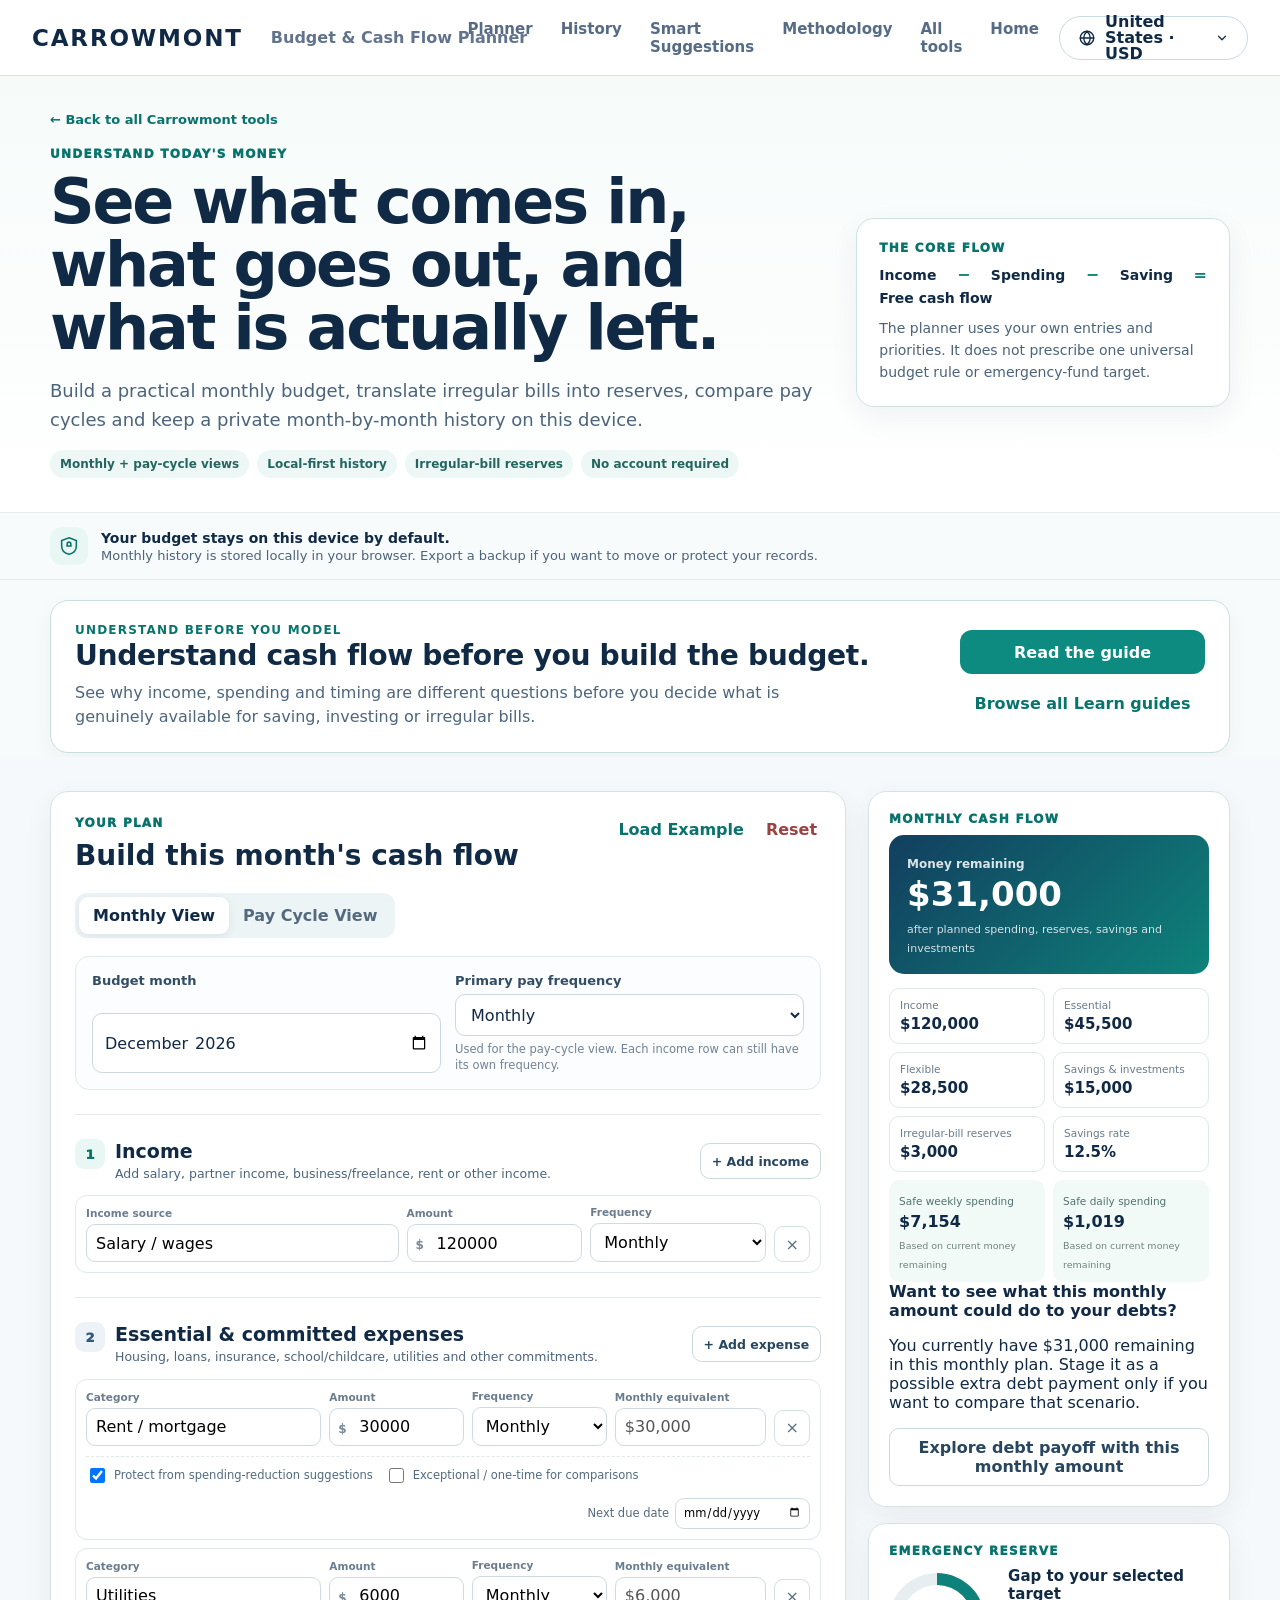
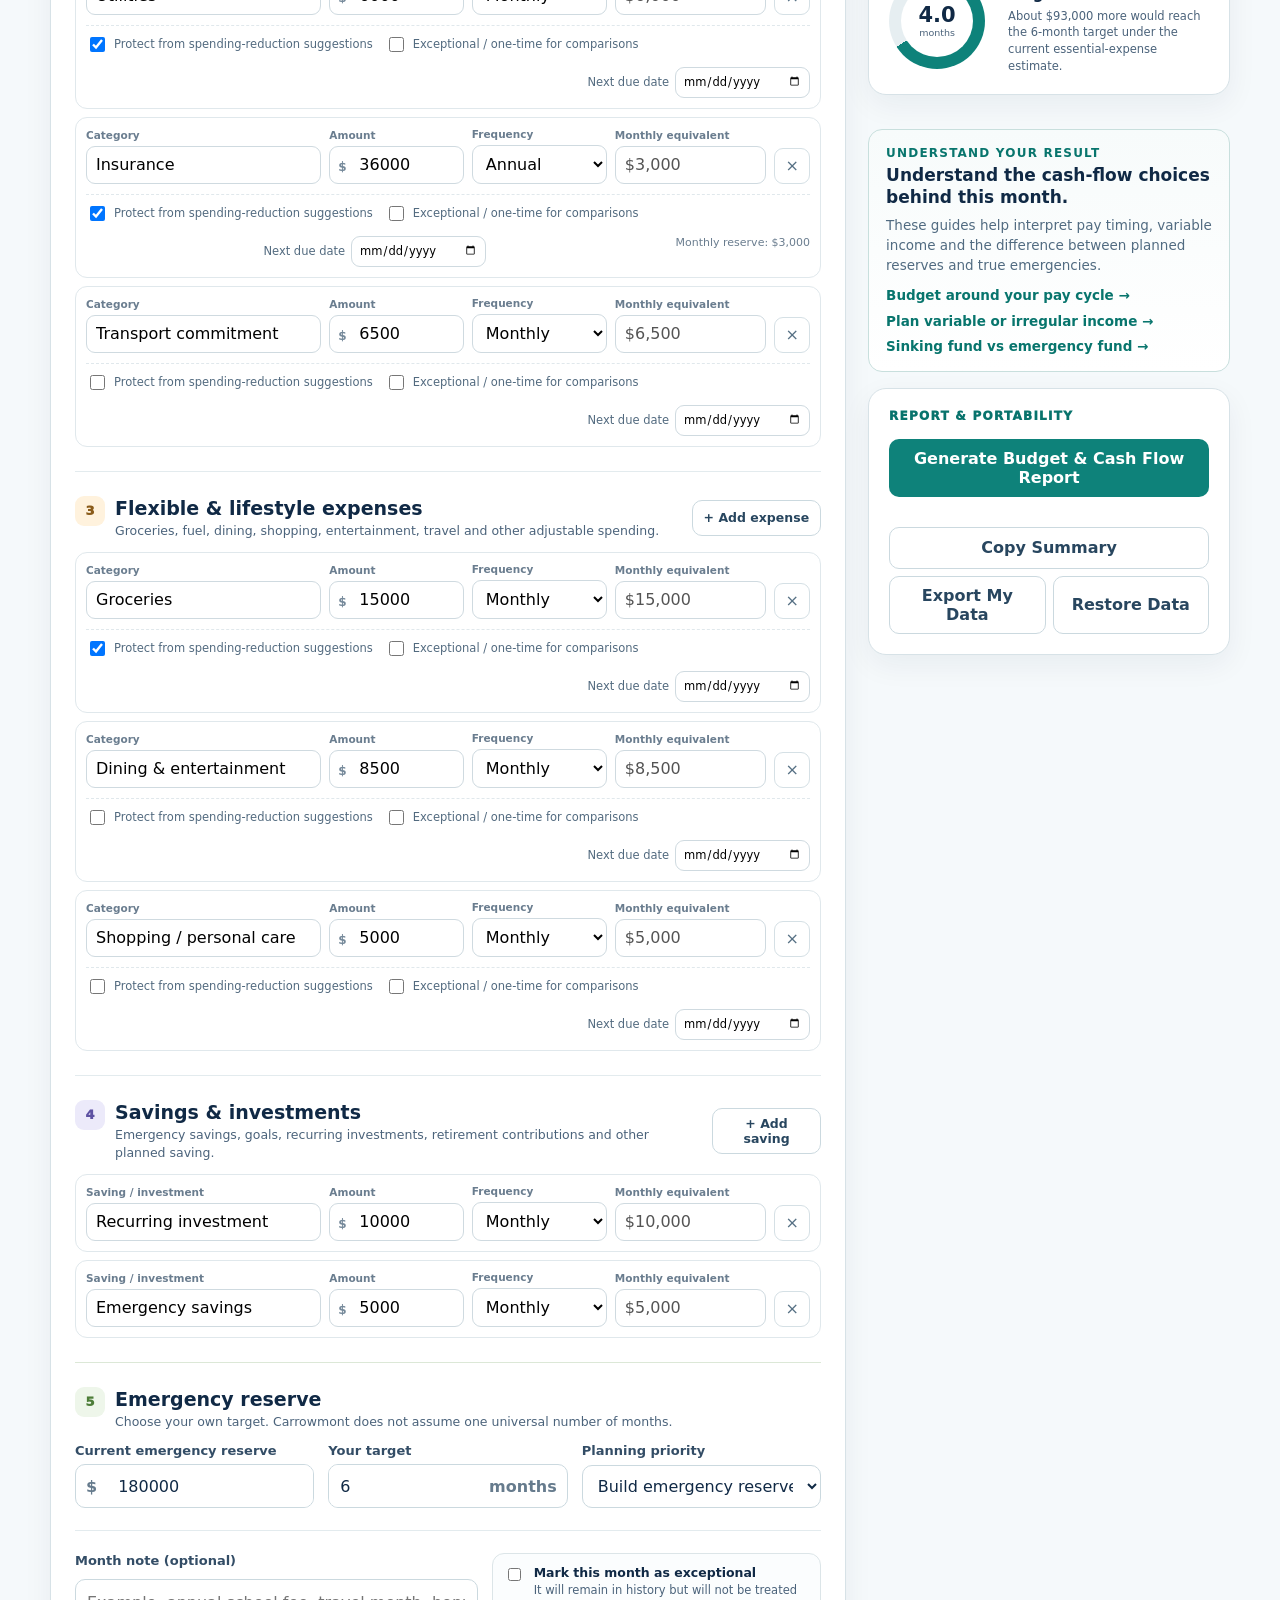
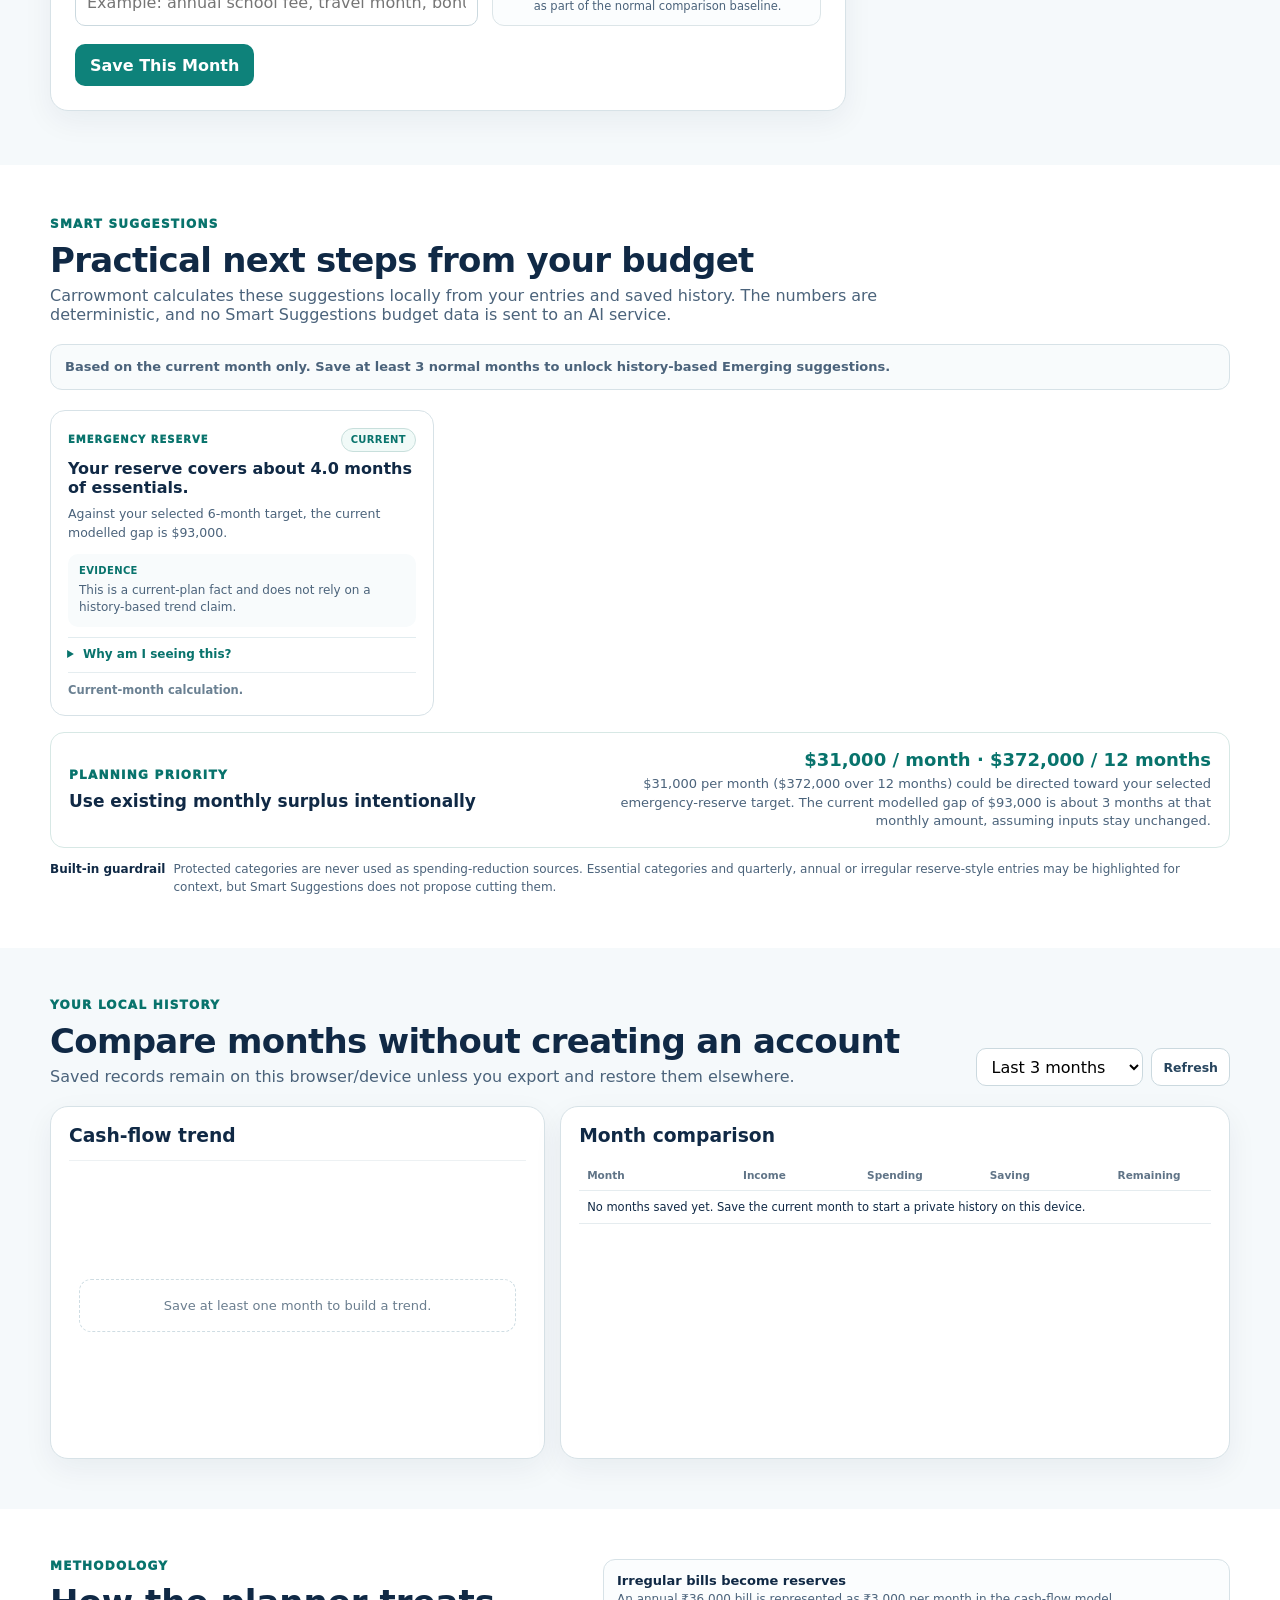
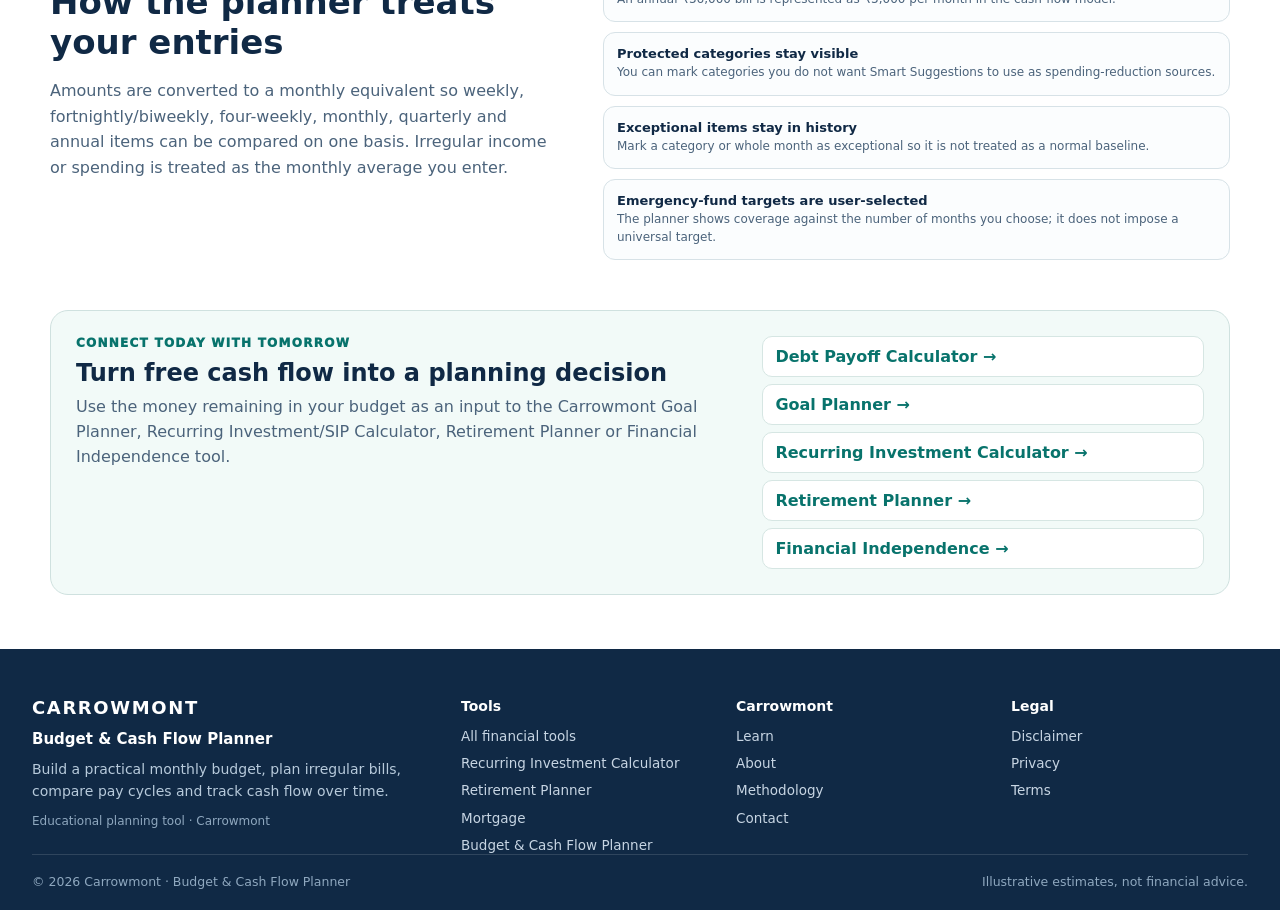
==== index.html @ 740fed43 "fix: refresh Cloudflare Web Analytics token" ====
<!doctype html>
<html lang="en">
<head>
  <meta charset="utf-8" />
  <meta name="viewport" content="width=device-width,initial-scale=1" />
  <title>Budget Calculator &amp; Monthly Cash Flow Planner | Carrowmont</title>
  <meta name="description" content="Build a monthly budget, compare income and expenses, plan irregular bills and pay cycles, and see the cash flow left for savings, debt and goals." />
  <meta name="robots" content="index,follow" />
  <link rel="canonical" href="https://carrowmont.com/budget-cash-flow-planner/" />
  <link rel="icon" href="/favicon.svg" type="image/svg+xml" />
  <meta property="og:site_name" content="Carrowmont" />
  <meta property="og:title" content="Budget Calculator &amp; Monthly Cash Flow Planner | Carrowmont" />
  <meta property="og:description" content="Understand where your money goes each month, plan irregular bills, track savings and compare cash flow over time." />
  <meta property="og:type" content="website" />
  <meta property="og:url" content="https://carrowmont.com/budget-cash-flow-planner/" />
  <meta name="twitter:card" content="summary" />
  <meta name="theme-color" content="#0e827a" />
  <link rel="stylesheet" href="styles.css?v=20261002.ss2" />
  <script type="application/ld+json">{"@context":"https://schema.org","@graph":[{"@type":"WebApplication","@id":"https://carrowmont.com/budget-cash-flow-planner/#app","name":"Carrowmont Budget Calculator & Monthly Cash Flow Planner","url":"https://carrowmont.com/budget-cash-flow-planner/","applicationCategory":"FinanceApplication","operatingSystem":"Any","description":"A privacy-first educational budget calculator and monthly cash-flow planner with pay-cycle views, local history and deterministic Smart Suggestions.","isPartOf":{"@id":"https://carrowmont.com/#website"},"publisher":{"@id":"https://carrowmont.com/#organization"}},{"@type":"BreadcrumbList","@id":"https://carrowmont.com/budget-cash-flow-planner/#breadcrumb","itemListElement":[{"@type":"ListItem","position":1,"name":"Carrowmont","item":"https://carrowmont.com/"},{"@type":"ListItem","position":2,"name":"Tools","item":"https://carrowmont.com/tools.html"},{"@type":"ListItem","position":3,"name":"Budget Calculator & Monthly Cash Flow Planner","item":"https://carrowmont.com/budget-cash-flow-planner/"}]}]}</script>
</head>
<body>
<header class="site-header">
  <div class="container header-inner">
    <div class="brand-cluster">
      <a class="brand" href="/" aria-label="Carrowmont home">CARROWMONT</a>
      <span class="brand-divider" aria-hidden="true"></span>
      <span class="product-label">Budget &amp; Cash Flow Planner</span>
    </div>
    <div class="header-actions">
      <nav class="top-nav" aria-label="Primary navigation">
        <a href="#planner">Planner</a>
        <a href="#history">History</a>
        <a href="#insights">Smart Suggestions</a>
        <a href="#methodology">Methodology</a>
        <a href="/tools.html">All tools</a>
        <a href="/">Home</a>
      </nav>
      <details class="locale-menu" id="localeMenu">
        <summary id="localeSummary" aria-label="Choose country and currency"><span class="locale-globe" aria-hidden="true"><svg viewBox="0 0 24 24"><circle cx="12" cy="12" r="9"/><path d="M3 12h18M12 3c3 3 4.5 6 4.5 9S15 18 12 21c-3-3-4.5-6-4.5-9S9 6 12 3z"/></svg></span><span id="localeCurrent">India · INR</span><span class="locale-chevron" aria-hidden="true"><svg viewBox="0 0 24 24"><path d="M6 9l6 6 6-6"/></svg></span></summary>
        <div class="locale-popover">
          <h3>Country &amp; currency</h3>
          <p>Choose the context that makes the numbers easiest to understand.</p>
          <label>Country / region<select id="regionSelect"></select></label>
          <label>Currency<select id="currencySelect"></select></label>
          <div class="locale-note"><strong>Important:</strong> Changing currency changes the unit and number format. It does not convert entered amounts using an exchange rate.</div>
          <button class="btn btn-primary btn-small" id="localeDone" type="button">Done</button>
        </div>
      </details>
    </div>
  </div>
</header>

<main>
<section class="intro">
  <div class="container tool-breadcrumb"><a href="/tools.html">← Back to all Carrowmont tools</a></div>
  <div class="container intro-grid">
    <div>
      <div class="eyebrow">UNDERSTAND TODAY'S MONEY</div>
      <h1>See what comes in, what goes out, and what is actually left.</h1>
      <p class="lede">Build a practical monthly budget, translate irregular bills into reserves, compare pay cycles and keep a private month-by-month history on this device.</p>
      <div class="chips"><span>Monthly + pay-cycle views</span><span>Local-first history</span><span>Irregular-bill reserves</span><span>No account required</span></div>
    </div>
    <aside class="intro-card">
      <div class="eyebrow">THE CORE FLOW</div>
      <div class="mini-flow"><strong>Income</strong><span>−</span><strong>Spending</strong><span>−</span><strong>Saving</strong><span>=</span><strong>Free cash flow</strong></div>
      <p>The planner uses your own entries and priorities. It does not prescribe one universal budget rule or emergency-fund target.</p>
    </aside>
  </div>
</section>

<section class="privacy-strip">
  <div class="container privacy-inner">
    <div class="privacy-icon" aria-hidden="true"><svg viewBox="0 0 24 24"><path d="M12 3 20 6v6c0 5-3.3 8-8 9-4.7-1-8-4-8-9V6l8-3z"/><path d="M9 12h6M10 12V9.8a2 2 0 0 1 4 0V12"/></svg></div>
    <div><strong>Your budget stays on this device by default.</strong><span>Monthly history is stored locally in your browser. Export a backup if you want to move or protect your records.</span></div>
  </div>
</section>

<section class="cm-learn-bridge-section" data-cm-tool-learn="primary" aria-labelledby="budgetLearnBridgeTitle">
  <div class="container"><div class="cm-learn-bridge-card">
    <div><span class="cm-learn-eyebrow">UNDERSTAND BEFORE YOU MODEL</span><h2 id="budgetLearnBridgeTitle">Understand cash flow before you build the budget.</h2><p>See why income, spending and timing are different questions before you decide what is genuinely available for saving, investing or irregular bills.</p></div>
    <div class="cm-learn-bridge-actions"><a class="cm-learn-bridge-primary" href="/cash-flow-vs-income.html">Read the guide</a><a class="cm-learn-browse-link" href="/learn.html">Browse all Learn guides</a></div>
  </div></div>
</section>

<section class="planner-shell" id="planner">
  <div class="container planner-layout">
    <section class="planner-card controls-card">
      <div class="section-head">
        <div><div class="eyebrow">YOUR PLAN</div><h2>Build this month's cash flow</h2></div>
        <div class="section-actions"><button class="text-btn" id="loadDefaultsBtn" type="button">Load Example</button><button class="text-btn danger-text" id="resetBtn" type="button">Reset</button></div>
      </div>

      <div class="view-toggle" role="tablist" aria-label="Planner view">
        <button class="view-btn active" data-view="monthly" type="button">Monthly View</button>
        <button class="view-btn" data-view="paycycle" type="button">Pay Cycle View</button>
      </div>

      <div class="plan-meta-grid">
        <label class="field"><span>Budget month</span><input id="budgetMonth" type="month" /></label>
        <label class="field"><span>Primary pay frequency</span><select id="primaryPayFrequency">
          <option value="weekly">Weekly</option><option value="biweekly">Every 2 Weeks</option><option value="semimonthly">Twice Monthly</option><option value="fourweekly">Every 4 Weeks</option><option value="monthly">Monthly</option><option value="irregular">Irregular / Variable</option>
        </select><small>Used for the pay-cycle view. Each income row can still have its own frequency.</small></label>
        <label class="field paycycle-only hidden"><span>Next payday</span><input id="nextPayday" type="date" /></label>
        <label class="field paycycle-only hidden"><span>Available cash today</span><div class="money-input"><span class="currency-prefix">₹</span><input id="availableCash" type="number" min="0" step="100" value="0" /></div><small>Optional. Used to compare upcoming bills with cash already available before payday.</small></label>
      </div>

      <div class="entry-section">
        <div class="entry-heading"><div><span class="entry-badge income">1</span><h3>Income</h3><p>Add salary, partner income, business/freelance, rent or other income.</p></div><button class="btn btn-secondary btn-small add-row" data-kind="income" type="button">+ Add income</button></div>
        <div class="entry-table-wrap"><div class="entry-table income-table" id="incomeRows"></div></div>
      </div>

      <div class="entry-section">
        <div class="entry-heading"><div><span class="entry-badge essential">2</span><h3>Essential &amp; committed expenses</h3><p>Housing, loans, insurance, school/childcare, utilities and other commitments.</p></div><button class="btn btn-secondary btn-small add-row" data-kind="essential" type="button">+ Add expense</button></div>
        <div class="entry-table-wrap"><div class="entry-table" id="essentialRows"></div></div>
      </div>

      <div class="entry-section">
        <div class="entry-heading"><div><span class="entry-badge flexible">3</span><h3>Flexible &amp; lifestyle expenses</h3><p>Groceries, fuel, dining, shopping, entertainment, travel and other adjustable spending.</p></div><button class="btn btn-secondary btn-small add-row" data-kind="flexible" type="button">+ Add expense</button></div>
        <div class="entry-table-wrap"><div class="entry-table" id="flexibleRows"></div></div>
      </div>

      <div class="entry-section">
        <div class="entry-heading"><div><span class="entry-badge saving">4</span><h3>Savings &amp; investments</h3><p>Emergency savings, goals, recurring investments, retirement contributions and other planned saving.</p></div><button class="btn btn-secondary btn-small add-row" data-kind="saving" type="button">+ Add saving</button></div>
        <div class="entry-table-wrap"><div class="entry-table" id="savingRows"></div></div>
      </div>

      <div class="entry-section emergency-section">
        <div class="entry-heading"><div><span class="entry-badge reserve">5</span><h3>Emergency reserve</h3><p>Choose your own target. Carrowmont does not assume one universal number of months.</p></div></div>
        <div class="fields three">
          <label class="field"><span>Current emergency reserve</span><div class="money-input"><span class="currency-prefix">₹</span><input id="emergencyCurrent" type="number" min="0" step="1000" value="0" /></div></label>
          <label class="field"><span>Your target</span><div class="input-suffix"><input id="emergencyTargetMonths" type="number" min="0" max="36" step="1" value="6" /><span>months</span></div></label>
          <label class="field"><span>Planning priority</span><select id="priority"><option value="buffer">Keep a stronger cash buffer</option><option value="emergency">Build emergency reserve</option><option value="debt">Reduce debt</option><option value="goal">Fund a life goal</option><option value="investment">Increase recurring investment</option><option value="retirement">Retirement</option><option value="fi">Financial independence</option></select></label>
        </div>
      </div>

      <div class="month-note-grid">
        <label class="field"><span>Month note (optional)</span><input id="monthNote" type="text" maxlength="160" placeholder="Example: annual school fee, travel month, bonus month" /></label>
        <label class="check-card"><input id="monthExceptional" type="checkbox" /><span><strong>Mark this month as exceptional</strong><small>It will remain in history but will not be treated as part of the normal comparison baseline.</small></span></label>
      </div>

      <div class="save-row">
        <button class="btn btn-primary" id="saveMonthBtn" type="button">Save This Month</button>
        <span id="saveStatus" class="save-status" aria-live="polite"></span>
      </div>
    </section>

    <aside class="summary-column">
      <section class="summary-card sticky-summary">
        <div class="eyebrow">MONTHLY CASH FLOW</div>
        <div class="cashflow-hero" id="cashflowHero">
          <span>Money remaining</span><strong id="moneyRemaining">₹0</strong><small id="remainingNote">after planned spending, reserves, savings and investments</small>
        </div>
        <div class="summary-grid">
          <div><span>Income</span><strong id="monthlyIncome">₹0</strong></div>
          <div><span>Essential</span><strong id="essentialTotal">₹0</strong></div>
          <div><span>Flexible</span><strong id="flexibleTotal">₹0</strong></div>
          <div><span>Savings &amp; investments</span><strong id="savingTotal">₹0</strong></div>
          <div><span>Irregular-bill reserves</span><strong id="reserveTotal">₹0</strong></div>
          <div><span>Savings rate</span><strong id="savingsRate">0%</strong></div>
        </div>
        <div class="safe-spend-grid">
          <div><span>Safe weekly spending</span><strong id="safeWeekly">₹0</strong><small>Based on current money remaining</small></div>
          <div><span>Safe daily spending</span><strong id="safeDaily">₹0</strong><small>Based on current money remaining</small></div>
        </div>
        <div class="budget-debt-handoff" id="budgetDebtHandoff" hidden>
          <strong>Want to see what this monthly amount could do to your debts?</strong>
          <p id="budgetDebtHandoffText">Carrowmont can stage the current money remaining as a possible extra debt payment. You will still choose whether to use it in the Debt Payoff Calculator.</p>
          <button class="btn btn-secondary" id="debtPayoffHandoffBtn" type="button">Explore debt payoff with this monthly amount</button>
          <span id="debtPayoffHandoffStatus" class="save-status" aria-live="polite"></span>
        </div>
      </section>

      <section class="summary-card paycycle-card paycycle-only hidden">
        <div class="eyebrow">PAY CYCLE</div>
        <h3>Until your next payday</h3>
        <div class="paycycle-summary">
          <div><span>Next payday</span><strong id="nextPaydayDisplay">—</strong></div>
          <div><span>Typical income per cycle</span><strong id="cycleIncome">₹0</strong></div>
          <div><span>Planned essentials per cycle</span><strong id="cycleEssential">₹0</strong></div>
          <div><span>Planned savings per cycle</span><strong id="cycleSavings">₹0</strong></div>
          <div><span>Cash-flow room per cycle</span><strong id="cycleRoom">₹0</strong></div>
        </div>
        <div class="upcoming-bills"><h4>Bills due before payday</h4><div id="upcomingBills"></div><div class="cash-available-line"><span>Cash after listed bills</span><strong id="cashAfterBills">—</strong></div></div>
      </section>

      <section class="summary-card reserve-card">
        <div class="eyebrow">EMERGENCY RESERVE</div>
        <div class="coverage-ring-wrap"><div class="coverage-ring" id="coverageRing"><div><strong id="coverageMonths">0.0</strong><span>months</span></div></div><div><h3 id="coverageHeading">Coverage based on essential expenses</h3><p id="coverageText">Enter your current reserve to compare it with the target you choose.</p></div></div>
      </section>


      <section class="cm-result-learn-card" data-cm-tool-learn="result" aria-label="Understand this result">
        <span class="cm-learn-eyebrow">UNDERSTAND YOUR RESULT</span><strong>Understand the cash-flow choices behind this month.</strong><p>These guides help interpret pay timing, variable income and the difference between planned reserves and true emergencies.</p>
        <div class="cm-result-guide-list"><a href="/budgeting-by-pay-frequency.html">Budget around your pay cycle →</a><a href="/budgeting-with-irregular-income.html">Plan variable or irregular income →</a><a href="/sinking-fund-vs-emergency-fund.html">Sinking fund vs emergency fund →</a></div>
      </section>

      <section class="summary-card report-actions-card">
        <div class="eyebrow">REPORT &amp; PORTABILITY</div>
        <button class="btn btn-primary full" id="reportBtn" type="button">Generate Budget &amp; Cash Flow Report</button><span id="reportDownloadStatus" class="save-status report-status" aria-live="polite"></span>
        <button class="btn btn-secondary full" id="copyBtn" type="button">Copy Summary</button>
        <div class="two-buttons"><button class="btn btn-secondary" id="exportBtn" type="button">Export My Data</button><label class="btn btn-secondary file-btn" for="importFile">Restore Data<input id="importFile" type="file" accept="application/json,.json" /></label></div>
      </section>
    </aside>
  </div>
</section>

<section class="insights-section" id="insights">
  <div class="container">
    <div class="section-heading-row"><div><div class="eyebrow">SMART SUGGESTIONS</div><h2>Practical next steps from your budget</h2><p>Carrowmont calculates these suggestions locally from your entries and saved history. The numbers are deterministic, and no Smart Suggestions budget data is sent to an AI service.</p></div></div>
    <div class="smart-context" id="smartContext" aria-live="polite"></div>
    <div class="insight-grid" id="insightGrid"></div>
    <section class="smart-scenario-panel hidden" id="smartScenarioPanel" aria-labelledby="smartScenarioHeading">
      <div class="smart-scenario-head">
        <div><div class="eyebrow">ADJUSTMENT SCENARIOS</div><h3 id="smartScenarioHeading">Choose how much of evidenced excess to model</h3><p>These are comparison scenarios, not recommendations. They only use eligible unprotected flexible categories.</p></div>
        <div class="smart-scenario-buttons" role="group" aria-label="Smart Suggestions adjustment scenario">
          <button type="button" class="scenario-btn" data-smart-scenario="low" aria-pressed="false">Low-disruption</button>
          <button type="button" class="scenario-btn active" data-smart-scenario="balanced" aria-pressed="true">Balanced</button>
          <button type="button" class="scenario-btn" data-smart-scenario="aggressive" aria-pressed="false">Aggressive</button>
        </div>
      </div>
      <div class="smart-scenario-result">
        <div><span>Modelled adjustment</span><strong id="smartScenarioAmount">—</strong></div>
        <p id="smartScenarioText"></p>
      </div>
      <details class="smart-scenario-breakdown hidden" id="smartScenarioBreakdown">
        <summary>View category breakdown</summary>
        <div id="smartScenarioBreakdownBody" class="smart-scenario-breakdown-body"></div>
      </details>
      <div class="smart-priority-connection" id="smartPriorityConnection"></div>
    </section>
    <section class="smart-allocation-panel hidden" id="smartAllocationPanel" aria-labelledby="smartAllocationHeading">
      <div><div class="eyebrow">PLANNING PRIORITY</div><h3 id="smartAllocationHeading">Use existing monthly surplus intentionally</h3></div>
      <div class="smart-allocation-copy"><strong id="smartAllocationAmount">—</strong><span id="smartAllocationText"></span></div>
    </section>
    <div class="smart-protected-note"><strong>Built-in guardrail</strong><span id="smartProtectedNote">Protected categories are never used as spending-reduction sources.</span></div>
  </div>
</section>

<section class="history-section" id="history">
  <div class="container">
    <div class="section-heading-row history-heading"><div><div class="eyebrow">YOUR LOCAL HISTORY</div><h2>Compare months without creating an account</h2><p>Saved records remain on this browser/device unless you export and restore them elsewhere.</p></div><div class="history-actions"><select id="historyRange" aria-label="History range"><option value="3">Last 3 months</option><option value="6">Last 6 months</option><option value="12">Last 12 months</option></select><button class="btn btn-secondary btn-small" id="refreshHistoryBtn" type="button">Refresh</button></div></div>
    <div class="history-grid">
      <section class="history-card"><h3>Cash-flow trend</h3><div class="trend-chart" id="trendChart"></div></section>
      <section class="history-card"><h3>Month comparison</h3><div class="history-table-wrap"><table class="history-table"><thead><tr><th>Month</th><th>Income</th><th>Spending</th><th>Saving</th><th>Remaining</th><th></th></tr></thead><tbody id="historyTableBody"></tbody></table></div></section>
    </div>
  </div>
</section>

<section class="methodology-section" id="methodology">
  <div class="container methodology-grid">
    <div><div class="eyebrow">METHODOLOGY</div><h2>How the planner treats your entries</h2><p>Amounts are converted to a monthly equivalent so weekly, fortnightly/biweekly, four-weekly, monthly, quarterly and annual items can be compared on one basis. Irregular income or spending is treated as the monthly average you enter.</p></div>
    <div class="methodology-list">
      <div><strong>Irregular bills become reserves</strong><span>An annual ₹36,000 bill is represented as ₹3,000 per month in the cash-flow model.</span></div>
      <div><strong>Protected categories stay visible</strong><span>You can mark categories you do not want Smart Suggestions to use as spending-reduction sources.</span></div>
      <div><strong>Exceptional items stay in history</strong><span>Mark a category or whole month as exceptional so it is not treated as a normal baseline.</span></div>
      <div><strong>Emergency-fund targets are user-selected</strong><span>The planner shows coverage against the number of months you choose; it does not impose a universal target.</span></div>
    </div>
  </div>
</section>

<section class="continue-section">
  <div class="container continue-card"><div><div class="eyebrow">CONNECT TODAY WITH TOMORROW</div><h2>Turn free cash flow into a planning decision</h2><p>Use the money remaining in your budget as an input to the Carrowmont Goal Planner, Recurring Investment/SIP Calculator, Retirement Planner or Financial Independence tool.</p></div><div class="continue-links"><a href="debt-payoff-calculator.html">Debt Payoff Calculator →</a><a href="/goal-planner/">Goal Planner →</a><a href="/sip-calculator/" class="investment-tool-link">SIP Calculator →</a><a href="/retirement-calculator/">Retirement Planner →</a><a href="/financial-independence/">Financial Independence →</a></div></div>
</section>
</main>

<footer class="site-footer">
  <div class="container footer-grid">
    <div class="footer-brand-block"><a class="footer-wordmark" href="/">CARROWMONT</a><strong class="footer-product-name">Budget &amp; Cash Flow Planner</strong><p>Build a practical monthly budget, plan irregular bills, compare pay cycles and track cash flow over time.</p><span class="footer-small">Educational planning tool &middot; Carrowmont</span></div>
    <div class="footer-col"><strong>Tools</strong><a class="footer-investment-link" href="/sip-calculator/">SIP Calculator</a><a href="/retirement-calculator/">Retirement Planner</a><a href="/inflation-calculator/">Inflation Calculator</a><a href="/goal-planner/">Goal Planner</a><a href="/financial-independence/">Financial Independence</a><a href="/budget-cash-flow-planner/">Budget &amp; Cash Flow Planner</a><a href="/mortgage-payoff-calculator/">Mortgage / Home Loan Payoff</a><a href="/tools.html">All tools</a></div>
    <div class="footer-col"><strong>Carrowmont</strong><a href="/learn.html">Learn</a><a href="/about.html">About</a><a href="/methodology.html">Methodology</a><a href="/contact.html">Contact</a></div>
    <div class="footer-col"><strong>Legal</strong><a href="/disclaimer.html">Disclaimer</a><a href="/privacy.html">Privacy</a><a href="/terms.html">Terms</a></div>
  </div>
  <div class="container footer-bottom"><span>&copy; 2026 Carrowmont &middot; Budget &amp; Cash Flow Planner</span><span>Illustrative estimates, not financial advice.</span></div>
</footer>

<div id="toast" class="toast" role="status" aria-live="polite"></div>
<script src="locale.js?v=20261001.1"></script><script src="shared-plan-state.js" data-carrowmont-tool="budget-cash-flow-planner"></script>
<script src="storage.js?v=20261001.1"></script>
<script src="pdf-export.js?v=20261001.1"></script>
<script src="report-standard.js?v=20261001.1"></script>
<script src="smart-suggestions.js?v=20261002.ss2"></script>
<script src="budget-pdf-renderer.js?v=20261002.ss2"></script>
<script src="app.js?v=20261002.ss2"></script>
<script src="shared-plan-bridge.js" data-carrowmont-tool="budget-cash-flow-planner"></script>
<script src="analytics.js?v=20261031-cfwa1" data-carrowmont-tool="budget_cash_flow_planner" data-track-tool-open="true"></script>
</body>
</html>
---- styles.css ----
:root{--ink:#102945;--navy:#123f5f;--teal:#0e827a;--teal-dark:#08736c;--muted:#4b637b;--line:#d7e2e7;--bg:#f5f9fb;--pale:#e9f7f4;--amber:#fff4df;--amber-ink:#80561a;--red:#a83b3b;--red-bg:#fff0f0;--green:#14785f;--shadow:0 10px 30px rgba(16,41,69,.06);font-family:Inter,ui-sans-serif,system-ui,-apple-system,BlinkMacSystemFont,"Segoe UI",sans-serif;color:var(--ink)}*{box-sizing:border-box}html{scroll-behavior:smooth}body{margin:0;background:#fff;color:var(--ink)}a{color:inherit}button,input,select{font:inherit}.container{width:min(1180px,calc(100% - 40px));margin:0 auto}.site-header{position:sticky;top:0;z-index:30;background:rgba(255,255,255,.96);backdrop-filter:blur(14px);border-bottom:1px solid #e7eef2}.header-inner{min-height:74px;display:flex;align-items:center;justify-content:space-between;gap:24px}.brand-cluster{display:flex;align-items:center;gap:13px;min-width:0}.brand{font-weight:950;letter-spacing:1.4px;color:var(--teal-dark);text-decoration:none;font-size:20px}.brand-divider{width:1px;height:27px;background:#cbd8de}.product-label{font-size:15px;font-weight:800;color:#3f566c;white-space:nowrap}.header-actions{display:flex;align-items:center;gap:18px}.top-nav{display:flex;gap:19px}.top-nav a{text-decoration:none;font-size:13px;font-weight:800;color:#385169}.top-nav a:hover{color:var(--teal-dark)}.locale-menu{position:relative}.locale-menu summary{list-style:none;display:flex;align-items:center;gap:8px;padding:9px 11px;border:1px solid var(--line);border-radius:12px;cursor:pointer;font-size:13px;font-weight:800;background:#fff}.locale-menu summary::-webkit-details-marker{display:none}.locale-globe,.locale-chevron{display:grid;place-items:center}.locale-globe svg{width:18px;height:18px;fill:none;stroke:currentColor;stroke-width:1.8}.locale-chevron svg{width:14px;height:14px;fill:none;stroke:currentColor;stroke-width:2}.locale-popover{position:absolute;right:0;top:48px;width:310px;background:#fff;border:1px solid var(--line);border-radius:15px;padding:18px;box-shadow:0 18px 45px rgba(16,41,69,.16)}.locale-popover h3{margin:0 0 5px}.locale-popover p{margin:0 0 14px;color:var(--muted);font-size:13px}.locale-popover label{display:grid;gap:6px;margin:11px 0;font-size:13px;font-weight:800}.locale-popover select{width:100%}.locale-note{font-size:12px;line-height:1.45;color:var(--muted);background:#f5f9fb;border-radius:10px;padding:10px;margin-bottom:12px}.intro{padding:36px 0 34px;background:linear-gradient(180deg,#f6fbfa,#fff)}.tool-breadcrumb{font-size:13px;margin-bottom:20px}.tool-breadcrumb a{text-decoration:none;color:var(--teal-dark);font-weight:850}.intro-grid{display:grid;grid-template-columns:minmax(0,1.35fr) minmax(320px,.65fr);gap:30px;align-items:center}.eyebrow{font-size:12px;font-weight:950;letter-spacing:1.25px;color:var(--teal-dark);margin-bottom:9px}.intro h1{font-size:clamp(40px,5vw,62px);line-height:1.02;letter-spacing:-2.2px;margin:0;max-width:880px}.lede{font-size:18px;line-height:1.62;color:var(--muted);max-width:850px;margin:16px 0}.chips{display:flex;flex-wrap:wrap;gap:8px}.chips span{padding:7px 10px;border-radius:999px;background:#edf8f6;color:#24665f;font-size:12px;font-weight:800}.intro-card{border:1px solid #cfe1e2;background:#fff;border-radius:18px;padding:22px;box-shadow:var(--shadow)}.mini-flow{display:flex;align-items:center;justify-content:space-between;gap:6px;flex-wrap:wrap;margin:10px 0 12px}.mini-flow strong{font-size:14px}.mini-flow span{color:var(--teal);font-weight:900}.intro-card p{font-size:14px;line-height:1.55;color:var(--muted);margin:0}.privacy-strip{border-top:1px solid #e4ecef;border-bottom:1px solid #e4ecef;background:#f8fbfc}.privacy-inner{display:flex;gap:13px;align-items:center;padding:14px 0}.privacy-icon{width:38px;height:38px;border-radius:12px;display:grid;place-items:center;background:#e8f7f3;color:var(--teal-dark);flex:0 0 auto}.privacy-icon svg{width:22px;height:22px;fill:none;stroke:currentColor;stroke-width:1.7}.privacy-inner strong{display:block;font-size:14px}.privacy-inner span{display:block;color:var(--muted);font-size:13px;margin-top:2px}.planner-shell{padding:34px 0 54px;background:var(--bg)}.planner-layout{display:grid;grid-template-columns:minmax(0,1.65fr) minmax(330px,.75fr);gap:22px;align-items:start}.planner-card,.summary-card,.history-card{background:#fff;border:1px solid var(--line);border-radius:18px;box-shadow:var(--shadow)}.planner-card{padding:24px}.section-head{display:flex;justify-content:space-between;gap:18px;align-items:flex-start}.section-head h2{font-size:28px;margin:0}.section-actions{display:flex;gap:14px}.text-btn{border:0;background:none;color:var(--teal-dark);font-weight:850;cursor:pointer;padding:4px}.danger-text{color:#9b4343}.view-toggle{display:inline-flex;margin:21px 0 18px;background:#edf4f6;padding:4px;border-radius:12px}.view-btn{border:0;background:transparent;color:#53697d;font-weight:850;padding:9px 14px;border-radius:9px;cursor:pointer}.view-btn.active{background:#fff;color:var(--ink);box-shadow:0 2px 8px rgba(16,41,69,.08)}.plan-meta-grid{display:grid;grid-template-columns:repeat(2,minmax(0,1fr));gap:14px;padding:16px;border:1px solid #e0e9ed;background:#fbfdfe;border-radius:14px}.field{display:grid;gap:6px}.field>span{font-size:13px;font-weight:850;color:#334d66}.field small{color:#708397;font-size:11.5px;line-height:1.35}.field input,.field select{width:100%;min-height:42px;border:1px solid #cbd9df;border-radius:10px;padding:9px 11px;background:#fff;color:var(--ink);outline:none}.field input:focus,.field select:focus{border-color:#66b8ae;box-shadow:0 0 0 3px rgba(14,130,122,.09)}.money-input,.input-suffix{display:grid;grid-template-columns:auto 1fr;align-items:center;border:1px solid #cbd9df;border-radius:10px;background:#fff;overflow:hidden}.money-input:focus-within,.input-suffix:focus-within{border-color:#66b8ae;box-shadow:0 0 0 3px rgba(14,130,122,.09)}.money-input span,.input-suffix span{padding:0 10px;color:#667b8d;font-weight:800}.money-input input,.input-suffix input{border:0;border-radius:0;box-shadow:none!important}.input-suffix{grid-template-columns:1fr auto}.entry-section{padding-top:24px;margin-top:24px;border-top:1px solid #e3ebee}.entry-heading{display:flex;justify-content:space-between;align-items:center;gap:16px;margin-bottom:12px}.entry-heading>div{display:grid;grid-template-columns:auto 1fr;column-gap:10px;align-items:start}.entry-heading h3{grid-column:2;margin:1px 0 3px;font-size:19px}.entry-heading p{grid-column:2;margin:0;color:var(--muted);font-size:12.5px;line-height:1.45}.entry-badge{grid-row:1/3;display:grid;place-items:center;width:30px;height:30px;border-radius:9px;font-size:13px;font-weight:950}.entry-badge.income{background:#e8f7f3;color:#08756d}.entry-badge.essential{background:#edf2f9;color:#34577a}.entry-badge.flexible{background:#fff2dd;color:#8a5b19}.entry-badge.saving{background:#eceafa;color:#5e52a3}.entry-badge.reserve{background:#eef6ea;color:#4d7d38}.btn{min-height:42px;border-radius:10px;border:1px solid transparent;padding:9px 14px;font-weight:900;cursor:pointer;display:inline-flex;align-items:center;justify-content:center;text-decoration:none}.btn-primary{background:var(--teal);color:#fff}.btn-primary:hover{background:#0b746e}.btn-secondary{background:#fff;border-color:#cbd9df;color:#28465f}.btn-secondary:hover{background:#f7fafb}.btn-small{min-height:36px;padding:7px 11px;font-size:12.5px}.entry-table{display:grid;gap:8px}.entry-row{display:grid;grid-template-columns:minmax(150px,1.4fr) minmax(120px,.8fr) minmax(135px,.8fr) minmax(135px,.9fr) auto;gap:8px;align-items:end;padding:10px;border:1px solid #e0e8ec;border-radius:12px;background:#fff}.entry-row.income-row{grid-template-columns:minmax(170px,1.6fr) minmax(130px,.9fr) minmax(145px,.9fr) auto}.entry-row .mini-field{display:grid;gap:5px;min-width:0}.entry-row .mini-field span{font-size:10.5px;font-weight:850;color:#6a7d8f}.entry-row input,.entry-row select{min-height:38px;width:100%;border:1px solid #cfdae0;border-radius:9px;padding:8px 9px;background:#fff}.entry-row .money-cell{position:relative}.entry-row .money-cell .row-currency{position:absolute;left:9px;bottom:10px;color:#75899a;font-weight:800;font-size:12px;pointer-events:none}.entry-row .money-cell input{padding-left:29px}.row-actions{display:flex;gap:4px}.icon-btn{width:36px;height:36px;border:1px solid #d5e0e5;background:#fff;border-radius:9px;color:#567084;cursor:pointer}.icon-btn:hover{background:#f4f8f9}.row-options{grid-column:1/-1;display:flex;flex-wrap:wrap;gap:12px;border-top:1px dashed #e0e8ec;padding-top:8px;margin-top:2px}.row-options label{display:flex;align-items:center;gap:6px;font-size:11.5px;color:#526a7f}.row-options input[type=checkbox]{width:15px;height:15px;min-height:0}.row-options .due-wrap{margin-left:auto;display:flex;align-items:center;gap:6px}.row-options .due-wrap input{min-height:31px;width:135px;padding:5px 7px}.row-reserve-note{font-size:11px;color:#6a7d8f;margin-left:auto}.empty-row{padding:18px;border:1px dashed #cfdde3;border-radius:12px;color:#6b7e8f;text-align:center;font-size:13px}.fields{display:grid;grid-template-columns:repeat(2,minmax(0,1fr));gap:14px}.fields.three{grid-template-columns:repeat(3,minmax(0,1fr))}.emergency-section{border-top-color:#dce8d7}.month-note-grid{display:grid;grid-template-columns:1.1fr .9fr;gap:14px;margin-top:22px;padding-top:22px;border-top:1px solid #e3ebee}.check-card{display:flex;gap:10px;align-items:flex-start;border:1px solid #dce5e8;border-radius:12px;padding:11px;background:#fbfdfe}.check-card input{margin-top:3px}.check-card strong{display:block;font-size:12.5px}.check-card small{display:block;font-size:11.5px;color:var(--muted);line-height:1.35;margin-top:3px}.save-row{display:flex;align-items:center;gap:13px;margin-top:18px}.save-status{font-size:12px;color:var(--green);font-weight:800}.summary-column{display:grid;gap:16px}.sticky-summary{position:static}.report-actions-card{scroll-margin-top:104px}.summary-card{padding:20px}.cashflow-hero{border-radius:15px;background:linear-gradient(135deg,#123f5f,#0e827a);color:#fff;padding:18px;margin:8px 0 14px}.cashflow-hero span{font-size:12px;font-weight:800;opacity:.85}.cashflow-hero strong{display:block;font-size:34px;line-height:1.1;margin:4px 0}.cashflow-hero small{font-size:11px;opacity:.82}.cashflow-hero.negative{background:linear-gradient(135deg,#7b3030,#b14a4a)}.summary-grid{display:grid;grid-template-columns:repeat(2,minmax(0,1fr));gap:8px}.summary-grid>div,.paycycle-summary>div{border:1px solid #e0e8ec;border-radius:10px;padding:10px}.summary-grid span,.paycycle-summary span{display:block;font-size:10.5px;color:#667b8d}.summary-grid strong,.paycycle-summary strong{display:block;font-size:15px;margin-top:4px}.safe-spend-grid{display:grid;grid-template-columns:repeat(2,minmax(0,1fr));gap:8px;margin-top:8px}.safe-spend-grid>div{background:#f2faf8;border-radius:10px;padding:10px}.safe-spend-grid span{font-size:10.5px;color:#4f746e}.safe-spend-grid strong{display:block;font-size:16px;margin:3px 0}.safe-spend-grid small{font-size:9.5px;color:#6e847f}.paycycle-card h3{margin:2px 0 12px}.paycycle-summary{display:grid;gap:8px}.upcoming-bills{margin-top:14px;padding-top:13px;border-top:1px solid #e2eaed}.upcoming-bills h4{margin:0 0 9px;font-size:13px}.bill-line{display:flex;justify-content:space-between;gap:10px;padding:7px 0;border-bottom:1px dashed #e1e8eb;font-size:11.5px}.bill-line span{color:#526a7f}.bill-line strong{white-space:nowrap}.cash-available-line{display:flex;justify-content:space-between;margin-top:10px;font-size:12px;font-weight:900}.coverage-ring-wrap{display:grid;grid-template-columns:105px 1fr;gap:14px;align-items:center}.coverage-ring{width:96px;height:96px;border-radius:50%;display:grid;place-items:center;background:conic-gradient(var(--teal) var(--ring,0%),#e6eef1 0)}.coverage-ring:before{content:"";position:absolute}.coverage-ring>div{width:72px;height:72px;border-radius:50%;background:#fff;display:grid;place-items:center;align-content:center}.coverage-ring strong{font-size:21px}.coverage-ring span{font-size:9.5px;color:var(--muted)}.coverage-ring-wrap h3{font-size:15px;margin:0 0 5px}.coverage-ring-wrap p{font-size:11.5px;color:var(--muted);line-height:1.45;margin:0}.report-actions-card .full{width:100%;margin-top:7px}.two-buttons{display:grid;grid-template-columns:1fr 1fr;gap:7px;margin-top:7px}.file-btn{position:relative;overflow:hidden}.file-btn input{position:absolute;opacity:0;inset:0;cursor:pointer}.insights-section{padding:52px 0;background:#fff}.section-heading-row{display:flex;justify-content:space-between;align-items:end;gap:20px;margin-bottom:20px}.section-heading-row h2{font-size:34px;margin:0 0 6px;letter-spacing:-.7px}.section-heading-row p{margin:0;color:var(--muted);max-width:850px}.insight-grid{display:grid;grid-template-columns:repeat(3,minmax(0,1fr));gap:14px}.insight-card{border:1px solid var(--line);border-radius:15px;padding:17px;background:#fff}.insight-card .insight-kicker{font-size:10px;font-weight:950;letter-spacing:1px;color:var(--teal-dark)}.insight-card h3{font-size:16px;margin:7px 0}.insight-card p{font-size:12.5px;line-height:1.55;color:var(--muted);margin:0}.insight-card.warning{background:#fffaf0;border-color:#efd9ab}.insight-card.critical{background:#fff4f4;border-color:#edc4c4}.insight-card.positive{background:#f3fbf8;border-color:#cfe7df}.history-section{padding:50px 0;background:#f5f9fb}.history-actions{display:flex;gap:8px}.history-actions select{min-height:38px;border:1px solid #cbd9df;border-radius:10px;padding:7px 10px;background:#fff}.history-grid{display:grid;grid-template-columns:.85fr 1.15fr;gap:15px}.history-card{padding:18px}.history-card h3{margin:0 0 14px}.trend-chart{min-height:280px;display:flex;align-items:flex-end;gap:12px;padding:18px 10px 8px;border-top:1px solid #edf1f3}.trend-column{flex:1;display:grid;grid-template-rows:1fr auto;gap:8px;min-width:0}.trend-bars{height:210px;display:flex;align-items:flex-end;justify-content:center;gap:4px;border-bottom:1px solid #dfe7ea}.trend-bar{width:min(18px,22%);border-radius:5px 5px 0 0;min-height:2px}.trend-bar.income{background:#6db5aa}.trend-bar.spending{background:#d7a35a}.trend-bar.remaining{background:#587fa0}.trend-label{font-size:10px;text-align:center;color:#657a8c;white-space:nowrap;overflow:hidden;text-overflow:ellipsis}.trend-legend{display:flex;gap:12px;flex-wrap:wrap;margin-top:10px;font-size:10.5px;color:#667b8d}.trend-legend i{display:inline-block;width:9px;height:9px;border-radius:3px;margin-right:4px}.history-table-wrap{overflow:auto}.history-table{border-collapse:collapse;width:100%;min-width:640px}.history-table th,.history-table td{text-align:right;padding:9px 8px;border-bottom:1px solid #e5ecef;font-size:11.5px}.history-table th:first-child,.history-table td:first-child{text-align:left}.history-table th{color:#607487;font-size:10.5px}.history-table .exceptional-month{opacity:.62}.history-table .month-note{display:block;font-size:9.5px;color:#7b8d9b;margin-top:2px}.history-delete{border:0;background:none;color:#9a4d4d;cursor:pointer}.methodology-section{padding:50px 0;background:#fff}.methodology-grid{display:grid;grid-template-columns:.9fr 1.1fr;gap:40px}.methodology-grid h2{font-size:34px;margin:0 0 10px}.methodology-grid p{color:var(--muted);line-height:1.6}.methodology-list{display:grid;gap:10px}.methodology-list div{border:1px solid var(--line);border-radius:12px;padding:13px;background:#fbfdfe}.methodology-list strong{display:block;font-size:13px}.methodology-list span{display:block;color:var(--muted);font-size:12px;line-height:1.45;margin-top:3px}.continue-section{padding:0 0 54px;background:#fff}.continue-card{display:grid;grid-template-columns:1.2fr .8fr;gap:24px;padding:25px;border:1px solid #cfe1df;background:#f2faf8;border-radius:18px}.continue-card h2{margin:0 0 8px}.continue-card p{margin:0;color:var(--muted);line-height:1.55}.continue-links{display:grid;gap:7px;align-content:center}.continue-links a{background:#fff;border:1px solid #d6e6e3;border-radius:10px;padding:10px 12px;text-decoration:none;font-weight:850;color:var(--teal-dark)}.site-footer{background:#102945;color:#dce7ef;padding:42px 0 20px}.footer-grid{display:grid;grid-template-columns:1.5fr repeat(3,1fr);gap:28px}.footer-brand strong{font-size:20px;letter-spacing:1.5px}.footer-brand p{font-size:12px;line-height:1.55;color:#b8c8d5;max-width:330px}.footer-col{display:grid;align-content:start;gap:7px}.footer-col strong{font-size:12px;color:#fff;margin-bottom:3px}.footer-col a{font-size:11.5px;text-decoration:none;color:#c4d2dc}.footer-bottom{display:flex;justify-content:space-between;gap:20px;border-top:1px solid rgba(255,255,255,.14);padding-top:17px;margin-top:26px;font-size:10.5px;color:#aebfcb}.toast{position:fixed;left:50%;bottom:24px;transform:translate(-50%,20px);opacity:0;pointer-events:none;background:#102945;color:#fff;border-radius:10px;padding:10px 14px;font-size:12px;font-weight:800;transition:.2s;z-index:100}.toast.show{opacity:1;transform:translate(-50%,0)}.hidden{display:none!important}
@media(max-width:1040px){.top-nav{display:none}.planner-layout{grid-template-columns:1fr}.summary-column{grid-template-columns:repeat(2,minmax(0,1fr))}.sticky-summary{position:static}.report-actions-card{grid-column:1/-1}.insight-grid{grid-template-columns:1fr 1fr}.history-grid{grid-template-columns:1fr}.fields.three{grid-template-columns:1fr 1fr}.entry-row{grid-template-columns:minmax(140px,1.3fr) minmax(110px,.8fr) minmax(120px,.8fr) auto}.entry-row .mini-field:nth-child(4){grid-column:1/3}.intro-grid{grid-template-columns:1fr}.intro-card{max-width:none}.continue-card{grid-template-columns:1fr}.methodology-grid{grid-template-columns:1fr}.footer-grid{grid-template-columns:1.3fr 1fr 1fr}.footer-col:last-child{grid-column:2}}
@media(max-width:720px){.container{width:calc(100% - 26px)}.header-inner{min-height:68px}.brand-divider,.product-label{display:none}.locale-popover{position:fixed;left:13px;right:13px;top:76px;width:auto}.intro{padding-top:26px}.intro h1{font-size:39px;letter-spacing:-1.5px}.lede{font-size:16px}.privacy-inner{align-items:flex-start}.planner-card{padding:17px}.section-head{display:grid}.section-actions{justify-content:flex-start}.plan-meta-grid,.fields,.fields.three,.month-note-grid{grid-template-columns:1fr}.entry-heading{align-items:flex-start;display:grid}.entry-heading .add-row{justify-self:start}.entry-row,.entry-row.income-row{grid-template-columns:1fr 1fr}.entry-row .mini-field:first-child{grid-column:1/-1}.entry-row .row-actions{grid-column:2;justify-self:end}.entry-row .mini-field:nth-last-of-type(1){grid-column:auto}.row-options{display:grid;grid-template-columns:1fr}.row-options .due-wrap,.row-reserve-note{margin-left:0}.summary-column{grid-template-columns:1fr}.summary-grid,.safe-spend-grid{grid-template-columns:1fr 1fr}.insight-grid{grid-template-columns:1fr}.section-heading-row{align-items:flex-start;display:grid}.history-actions{justify-content:flex-start}.trend-chart{gap:6px;padding-left:0;padding-right:0}.methodology-grid h2,.section-heading-row h2{font-size:29px}.continue-card{padding:18px}.footer-grid{grid-template-columns:1fr}.footer-col:last-child{grid-column:auto}.footer-bottom{flex-direction:column}.two-buttons{grid-template-columns:1fr}.coverage-ring-wrap{grid-template-columns:92px 1fr}.coverage-ring{width:84px;height:84px}.coverage-ring>div{width:64px;height:64px}}
.history-grid>*{min-width:0}.history-card{min-width:0}.history-table-wrap{max-width:100%}
.report-status{display:block;min-height:17px;margin:6px 2px 0}


/* ===== Carrowmont shared footer standard - 2026-09-27 ===== */
.site-footer{background:#102945!important;color:#dce7f0!important;padding:48px 0 20px!important}
.site-footer .footer-grid{display:grid!important;grid-template-columns:1.65fr repeat(3,minmax(0,1fr))!important;gap:38px!important;align-items:start!important}
.site-footer .footer-brand-block{display:block!important}
.site-footer .footer-wordmark{display:block!important;color:#fff!important;text-decoration:none!important;font-size:18px!important;line-height:1.2!important;font-weight:900!important;letter-spacing:.09em!important}
.site-footer .footer-product-name{display:block!important;margin-top:10px!important;color:#fff!important;font-size:15px!important;line-height:1.35!important;font-weight:850!important}
.site-footer .footer-brand-block p{max-width:470px!important;margin:10px 0 0!important;color:#b7cadb!important;font-size:14px!important;line-height:1.55!important;font-weight:400!important;letter-spacing:0!important}
.site-footer .footer-small{display:block!important;margin-top:11px!important;color:#8fa8bf!important;font-size:12px!important;line-height:1.4!important}
.site-footer .footer-col{display:flex!important;flex-direction:column!important;align-content:start!important;gap:9px!important}
.site-footer .footer-col strong{margin:0 0 2px!important;color:#fff!important;font-size:14px!important;line-height:1.35!important;font-weight:850!important}
.site-footer .footer-col a{color:#c7d5e3!important;text-decoration:none!important;font-size:13.5px!important;line-height:1.35!important}
.site-footer .footer-col a:hover,.site-footer .footer-wordmark:hover{color:#fff!important}
.site-footer .footer-bottom{border-top:1px solid rgba(255,255,255,.13)!important;margin-top:34px!important;padding-top:18px!important;display:flex!important;justify-content:space-between!important;gap:20px!important;color:#8fa8bf!important;font-size:12.5px!important;line-height:1.4!important}
@media(max-width:980px){.site-footer .footer-grid{grid-template-columns:repeat(2,minmax(0,1fr))!important}.site-footer .footer-brand-block{grid-column:1/-1!important}}
@media(max-width:700px){.site-footer{padding-top:38px!important}.site-footer .footer-grid{grid-template-columns:1fr!important;gap:26px!important}.site-footer .footer-brand-block{grid-column:auto!important}.site-footer .footer-bottom{flex-direction:column!important;gap:6px!important}}


/* Carrowmont shared tool-header standard - 2026-10-01 */
.site-header{height:76px!important;border-bottom:1px solid #d6e2e9!important;background:#fff!important;backdrop-filter:none!important;position:sticky!important;top:0!important;z-index:30!important}
.site-header .container{width:min(1480px,calc(100% - 64px))!important;margin:auto!important}
.site-header .header-inner{height:100%!important;min-height:0!important;display:flex!important;align-items:center!important;justify-content:space-between!important;gap:24px!important}
.site-header .brand-cluster{display:flex!important;align-items:center!important;gap:14px!important;min-width:0!important}
.site-header .brand{font-weight:900!important;letter-spacing:.08em!important;text-decoration:none!important;color:#102945!important;font-size:23px!important}
.site-header .brand-divider{height:32px!important;width:1px!important;background:#d6e2e9!important}
.site-header .product-label{font-size:16px!important;font-weight:700!important;color:#62748d!important;white-space:nowrap!important}
.site-header .header-actions{display:flex!important;align-items:center!important;gap:20px!important}
.site-header .top-nav{display:flex!important;gap:28px!important}
.site-header .top-nav a{color:#566b85!important;text-decoration:none!important;font-weight:700!important;font-size:15px!important}
.site-header .top-nav a:hover{color:#08756d!important}
.site-header .locale-menu{position:relative!important}
.site-header .locale-menu summary{appearance:none!important;-webkit-appearance:none!important;list-style:none!important;border:1px solid #c8dae4!important;border-radius:999px!important;padding:12px 18px!important;min-width:170px!important;display:flex!important;justify-content:center!important;align-items:center!important;gap:9px!important;font-size:16px!important;line-height:1!important;font-weight:800!important;cursor:pointer!important;background:#fff!important}
.site-header .locale-menu summary::marker{content:""!important}
.site-header .locale-menu summary::-webkit-details-marker{display:none!important}
.site-header .locale-globe,.site-header .locale-chevron{display:inline-flex!important;align-items:center!important;justify-content:center!important;line-height:0!important}
.site-header .locale-globe{width:18px!important;height:18px!important;flex:0 0 18px!important}
.site-header .locale-globe svg{width:18px!important;height:18px!important;display:block!important;fill:none!important;stroke:currentColor!important;stroke-width:1.8!important;stroke-linecap:round!important;stroke-linejoin:round!important}
.site-header .locale-chevron{width:14px!important;height:14px!important;flex:0 0 14px!important;font-size:0!important}
.site-header .locale-chevron svg{width:14px!important;height:14px!important;display:block!important;fill:none!important;stroke:currentColor!important;stroke-width:2.1!important;stroke-linecap:round!important;stroke-linejoin:round!important}
.site-header .locale-popover{position:absolute!important;right:0!important;left:auto!important;top:54px!important;width:360px!important;padding:22px!important;background:#fff!important;border:1px solid #d6e2e9!important;border-radius:18px!important;box-shadow:0 20px 50px rgba(16,41,69,.15)!important;z-index:50!important}
.site-header .locale-popover h3{margin:0 0 4px!important;color:#102945!important;font-size:1.17em!important}
.site-header .locale-popover p{margin:0 0 16px!important;color:#5d7694!important;line-height:1.45!important;font-size:16px!important}
.site-header .locale-popover label{display:block!important;font-size:16px!important;font-weight:800!important;margin:12px 0 0!important;color:#102945!important}
.site-header .locale-popover select{display:block!important;width:100%!important;margin-top:7px!important;padding:11px!important;border:1px solid #c8d9e3!important;border-radius:10px!important;background:#fff!important;color:#102945!important;min-height:0!important;outline:none!important}
.site-header .locale-popover select:focus{border-color:#66b8ae!important;box-shadow:0 0 0 3px rgba(14,139,128,.12)!important}
.site-header .locale-note{margin:14px 0 0!important;padding:0!important;background:transparent!important;border-radius:0!important;color:#5d7694!important;line-height:1.45!important;font-size:13px!important}
.site-header .locale-popover .btn-small{margin-top:16px!important;min-height:auto!important;padding:10px 18px!important;font-size:16px!important;border-radius:12px!important}
.site-footer .container{width:min(1480px,calc(100% - 64px))!important;margin:auto!important}
@media(max-width:1080px){.site-header .top-nav{display:none!important}}
@media(max-width:720px){.site-header{height:auto!important}.site-header .container,.site-footer .container{width:min(100% - 28px,1480px)!important}.site-header .header-inner{height:auto!important;padding:12px 0!important;align-items:flex-start!important}.site-header .brand-divider,.site-header .product-label{display:none!important}.site-header .brand{font-size:20px!important}.site-header .locale-menu summary{min-width:auto!important;padding:9px 11px!important;font-size:13px!important}.site-header .locale-popover{position:absolute!important;width:min(340px,calc(100vw - 28px))!important;right:-3px!important;left:auto!important;top:54px!important}}

/* Carrowmont shared locale pill geometry lock - 2026-10-02 */
.site-header #localeSummary{box-sizing:border-box!important;height:44px!important;min-height:44px!important;max-height:44px!important}
@media(max-width:720px){.site-header #localeSummary{height:38px!important;min-height:38px!important;max-height:38px!important}}

/* Smart Suggestions V1A - 2026-10-02 */
.smart-context{margin:18px 0 20px;padding:12px 14px;border:1px solid var(--line);border-radius:12px;background:#f8fbfc;color:var(--muted);font-size:13px;line-height:1.5;font-weight:650}
.insight-card .insight-meta{margin-top:11px;padding-top:9px;border-top:1px solid #e5edf0;color:#6a8092;font-size:11.5px;line-height:1.4;font-weight:700}
.smart-scenario-panel{margin-top:22px;border:1px solid #cfe1df;border-radius:18px;background:#f7fcfb;padding:20px;box-shadow:var(--shadow)}
.smart-scenario-head{display:flex;justify-content:space-between;align-items:flex-start;gap:24px}
.smart-scenario-head h3{margin:4px 0 7px;font-size:21px;line-height:1.25}
.smart-scenario-head p{margin:0;color:var(--muted);font-size:13px;line-height:1.5;max-width:620px}
.smart-scenario-buttons{display:flex;gap:7px;flex-wrap:wrap;justify-content:flex-end}
.scenario-btn{appearance:none;border:1px solid #b9d6d2;border-radius:999px;background:#fff;color:var(--teal-dark);padding:9px 12px;font-weight:850;font-size:12px;cursor:pointer;white-space:nowrap}
.scenario-btn:hover{border-color:var(--teal)}
.scenario-btn.active,.scenario-btn[aria-pressed="true"]{background:var(--teal);border-color:var(--teal);color:#fff}
.smart-scenario-result{display:grid;grid-template-columns:minmax(210px,.72fr) minmax(0,1.28fr);gap:20px;align-items:center;margin-top:17px;padding:15px;border:1px solid #d7e8e5;border-radius:13px;background:#fff}
.smart-scenario-result>div{display:grid;gap:4px}
.smart-scenario-result span{font-size:11px;color:var(--muted);font-weight:800;text-transform:uppercase;letter-spacing:.35px}
.smart-scenario-result strong{font-size:20px;color:var(--ink)}
.smart-scenario-result p{margin:0;color:var(--muted);font-size:13px;line-height:1.5}
.smart-priority-connection{margin-top:12px;padding:13px 15px;border-radius:12px;background:#eaf7f4;display:grid;gap:4px}
.smart-priority-connection strong{font-size:12px;color:var(--teal-dark)}
.smart-priority-connection span{font-size:13px;line-height:1.5;color:var(--ink)}
.smart-priority-connection a{color:var(--teal-dark);font-weight:850;text-decoration:none;white-space:nowrap}
.smart-priority-connection a:hover{text-decoration:underline}
.smart-protected-note{margin-top:13px;display:flex;gap:8px;align-items:flex-start;color:var(--muted);font-size:12px;line-height:1.45}
.smart-protected-note strong{color:var(--ink);white-space:nowrap}
@media(max-width:820px){.smart-scenario-head{display:grid}.smart-scenario-buttons{justify-content:flex-start}.smart-scenario-result{grid-template-columns:1fr}}
@media(max-width:520px){.smart-scenario-panel{padding:16px}.smart-scenario-buttons{display:grid;grid-template-columns:1fr}.scenario-btn{width:100%}.smart-protected-note{display:grid}}
.smart-allocation-panel{margin-top:16px;padding:16px 18px;border:1px solid #d7e8e5;border-radius:14px;background:#fff;display:flex;justify-content:space-between;align-items:center;gap:20px}
.smart-allocation-panel h3{margin:3px 0 0;font-size:17px}
.smart-allocation-copy{display:grid;justify-items:end;gap:5px;text-align:right;max-width:620px}
.smart-allocation-copy strong{font-size:18px;color:var(--teal-dark)}
.smart-allocation-copy span{font-size:13px;line-height:1.45;color:var(--muted)}
.smart-allocation-copy a{color:var(--teal-dark);font-weight:850;text-decoration:none;white-space:nowrap}
.smart-allocation-copy a:hover{text-decoration:underline}
@media(max-width:720px){.smart-allocation-panel{display:grid}.smart-allocation-copy{justify-items:start;text-align:left}}

/* Smart Suggestions SS2 - evidence, ranking and scenario transparency */
.insight-card-topline{display:flex;align-items:center;justify-content:space-between;gap:10px}
.smart-evidence-badge{display:inline-flex;align-items:center;justify-content:center;min-height:24px;padding:4px 9px;border:1px solid #c8dfdc;border-radius:999px;background:#f1faf8;color:var(--teal-dark);font-size:10px;font-weight:900;letter-spacing:.35px;text-transform:uppercase;white-space:nowrap}
.smart-evidence-line{margin-top:12px;padding:10px 11px;border-radius:10px;background:#f8fbfc;display:grid;gap:3px;font-size:12px;line-height:1.45}
.smart-evidence-line strong{font-size:10px;color:var(--teal-dark);text-transform:uppercase;letter-spacing:.35px}
.smart-evidence-line span{color:var(--muted)}
.smart-action-line{margin-top:9px;padding:9px 11px;border-radius:10px;background:#eaf7f4;color:var(--ink);font-size:12px;line-height:1.45;font-weight:750}
.smart-why{margin-top:10px;border-top:1px solid #e2ecef;padding-top:9px}
.smart-why summary{cursor:pointer;color:var(--teal-dark);font-size:12px;font-weight:850;list-style-position:outside;margin-left:15px}
.smart-why p{margin:7px 0 0;color:var(--muted);font-size:12px;line-height:1.5}
.smart-empty-state{grid-column:1/-1;max-width:780px}
.smart-scenario-breakdown{margin-top:12px;border:1px solid #d7e8e5;border-radius:12px;background:#fff;overflow:hidden}
.smart-scenario-breakdown summary{cursor:pointer;padding:11px 14px;color:var(--teal-dark);font-size:12px;font-weight:850;background:#f8fbfc}
.smart-scenario-breakdown-body{display:grid}
.smart-breakdown-row{display:grid;grid-template-columns:minmax(0,1fr) auto;gap:16px;align-items:center;padding:11px 14px;border-top:1px solid #e6eef0}
.smart-breakdown-row>div{display:grid;gap:3px;min-width:0}
.smart-breakdown-row>div>strong{font-size:13px;color:var(--ink)}
.smart-breakdown-row span{font-size:11px;line-height:1.45;color:var(--muted);overflow-wrap:anywhere}
.smart-breakdown-row>strong{font-size:13px;color:var(--teal-dark);white-space:nowrap}
@media(max-width:620px){.insight-card-topline{align-items:flex-start}.smart-breakdown-row{grid-template-columns:1fr}.smart-breakdown-row>strong{white-space:normal}.smart-evidence-badge{flex:0 0 auto}}

/* CORE6 Tool <-> Learn Integration V1 - 2026-10-11 */
.cm-learn-bridge-section{padding:20px 0 4px;background:#f7fbfb}
.cm-learn-bridge-card{display:flex;align-items:center;justify-content:space-between;gap:28px;padding:22px 24px;border:1px solid #c9dfdf;border-radius:18px;background:#fff;box-shadow:0 8px 22px rgba(16,41,69,.045)}
.cm-learn-bridge-card h2{margin:3px 0 8px;color:#102945;font-size:clamp(22px,2.2vw,30px);line-height:1.16;letter-spacing:-.35px}
.cm-learn-bridge-card p{max-width:760px;margin:0;color:#4e667d;line-height:1.55}
.cm-learn-eyebrow{display:block;color:#08756d;font-size:12px;font-weight:900;letter-spacing:.1em;text-transform:uppercase}
.cm-learn-bridge-actions{display:flex;flex-direction:column;align-items:stretch;gap:9px;min-width:245px}
.cm-learn-bridge-primary{display:inline-flex;align-items:center;justify-content:center;min-height:44px;padding:11px 16px;border-radius:12px;background:#0e8b80;color:#fff;font-weight:900;text-align:center;text-decoration:none}
.cm-learn-bridge-primary:hover{background:#08756d}
.cm-learn-browse-link{display:inline-flex;align-items:center;justify-content:center;min-height:40px;padding:8px 6px;color:#08756d;font-weight:800;text-align:center;text-decoration:none}
.cm-learn-browse-link:hover{text-decoration:underline}
.cm-result-learn-card{margin-top:18px;padding:16px 17px;border:1px solid #c8dfdd;border-radius:14px;background:linear-gradient(180deg,#f7fbfb,#fff)}
.cm-result-learn-card>strong{display:block;margin:4px 0 6px;color:#102945;font-size:17px;line-height:1.3}
.cm-result-learn-card>p{margin:0;color:#516b81;font-size:13.5px;line-height:1.5}
.cm-result-guide-list{display:grid;gap:7px;margin-top:11px}
.cm-result-guide-list a{display:block;color:#08756d;font-size:13.5px;font-weight:850;line-height:1.35;text-decoration:none}
.cm-result-guide-list a:hover{text-decoration:underline}
@media(max-width:800px){.cm-learn-bridge-section{padding-top:16px}.cm-learn-bridge-card{display:block;padding:18px}.cm-learn-bridge-actions{min-width:0;margin-top:16px}.cm-learn-bridge-primary{width:100%}.cm-result-learn-card{padding:15px}}

/* CORE6 Tool <-> Learn Integration V1 FIX2 - narrow-screen intrinsic-width hardening */
@media(max-width:720px){
  .cm-learn-bridge-section,.cm-learn-bridge-section .container,.cm-learn-bridge-section .shell,
  .cm-learn-bridge-card,.cm-learn-bridge-card>*,.cm-learn-bridge-actions,
  .cm-result-learn-card,.cm-result-learn-card>*,.cm-result-guide-list,.cm-result-guide-list a{
    min-width:0!important;max-width:100%!important
  }
  .cm-learn-bridge-card h2,.cm-learn-bridge-card p,.cm-learn-eyebrow,
  .cm-learn-bridge-primary,.cm-learn-browse-link,.cm-result-learn-card>strong,
  .cm-result-learn-card>p,.cm-result-guide-list a{
    overflow-wrap:anywhere;word-break:normal;white-space:normal
  }
  .cm-learn-bridge-actions{width:100%}
}

@media(max-width:720px){
  .planner-layout,.planner-layout>*,.summary-column,.summary-column>*,.summary-card,.summary-card>*,
  .report-actions-card,.report-actions-card>*,.two-buttons,.two-buttons>*{min-width:0;max-width:100%}
  .summary-column strong,.summary-column p,.summary-column button,.summary-column label{overflow-wrap:anywhere;word-break:normal;white-space:normal}
}

/* CORE6 Tool <-> Learn Integration V1 FIX3 - mobile header containment */
@media(max-width:720px){
  .site-header .header-inner{gap:8px!important;min-width:0!important}
  .site-header .brand-cluster{min-width:0!important;flex:0 1 auto!important}
  .site-header .brand,.site-header .brand-wordmark{white-space:nowrap!important}
  .site-header .header-actions{min-width:0!important;flex:0 1 auto!important;gap:8px!important}
  .site-header .locale-menu{min-width:0!important;max-width:164px!important}
  .site-header .locale-menu summary,.site-header #localeSummary{
    box-sizing:border-box!important;min-width:0!important;max-width:164px!important;
    width:auto!important;padding-left:8px!important;padding-right:8px!important
  }
  .site-header #localeCurrent{
    min-width:0!important;max-width:112px!important;overflow:hidden!important;
    text-overflow:ellipsis!important;white-space:nowrap!important;display:block!important
  }
}
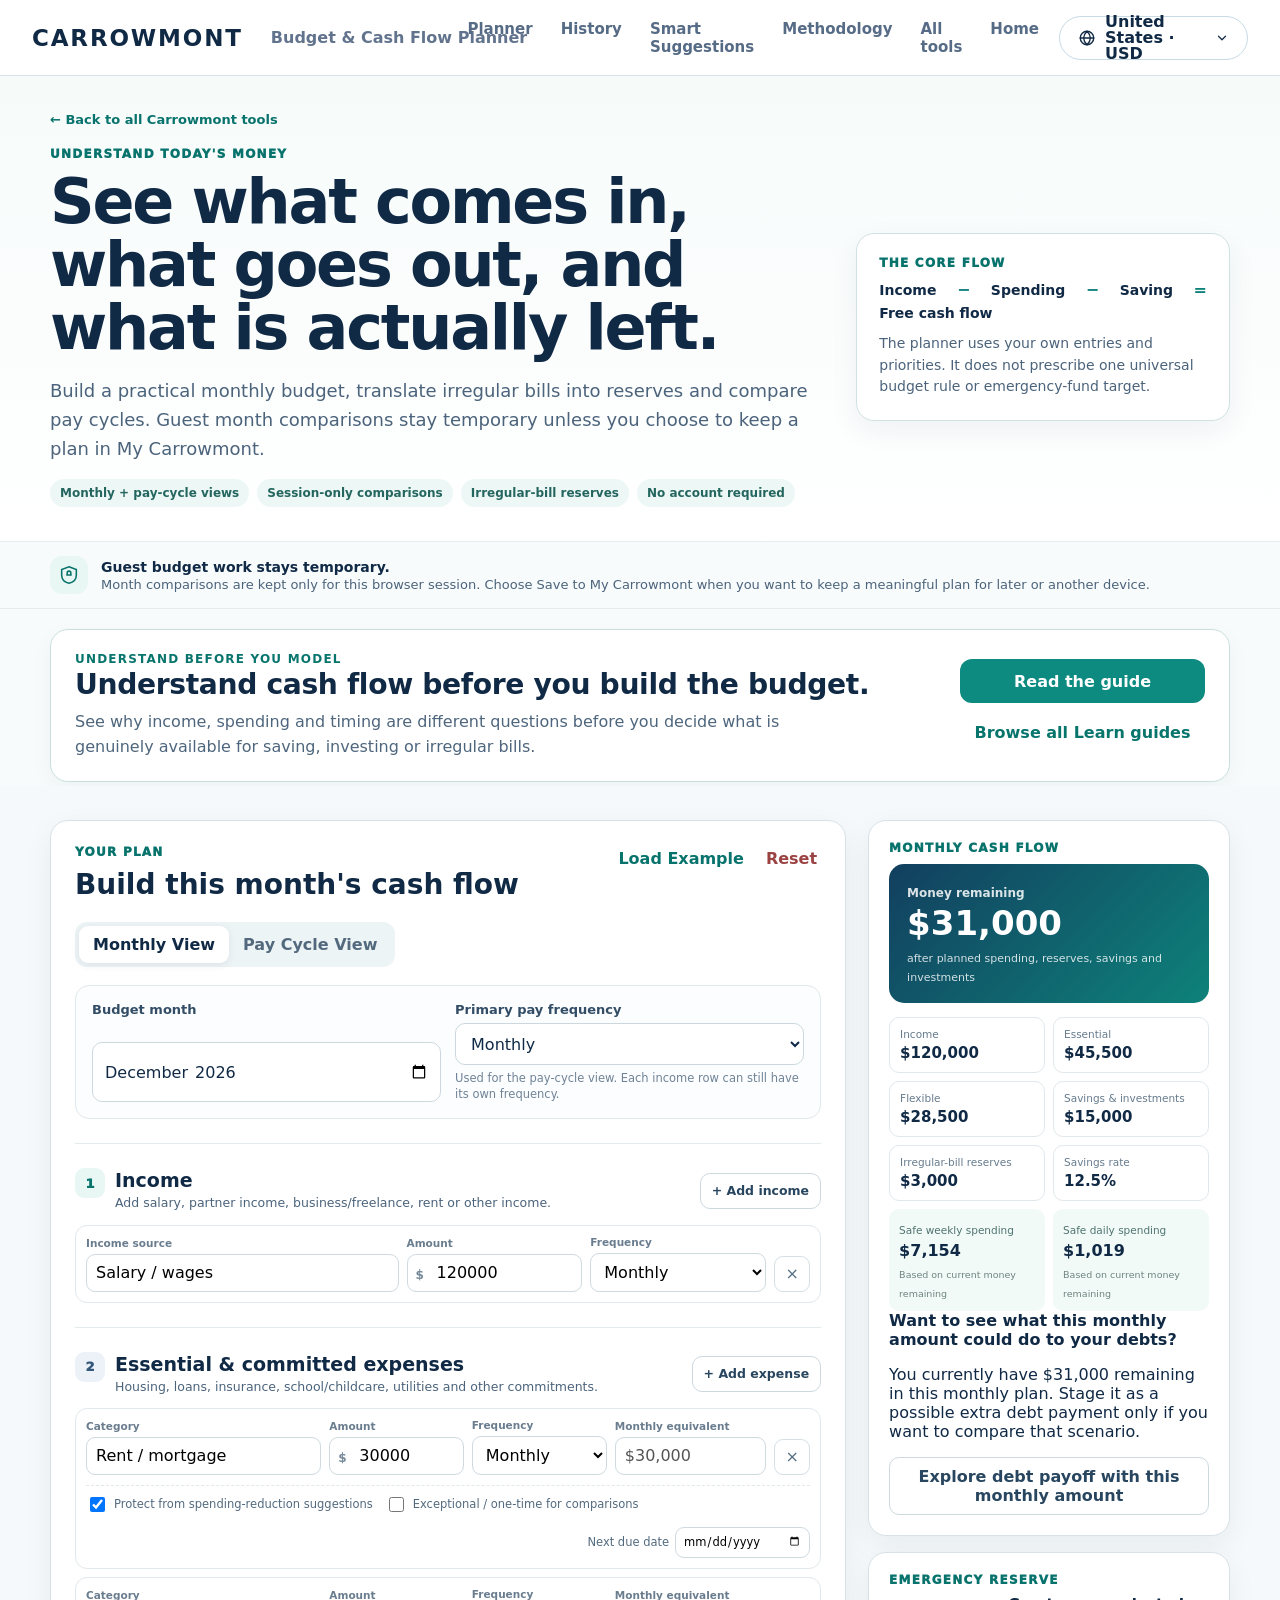
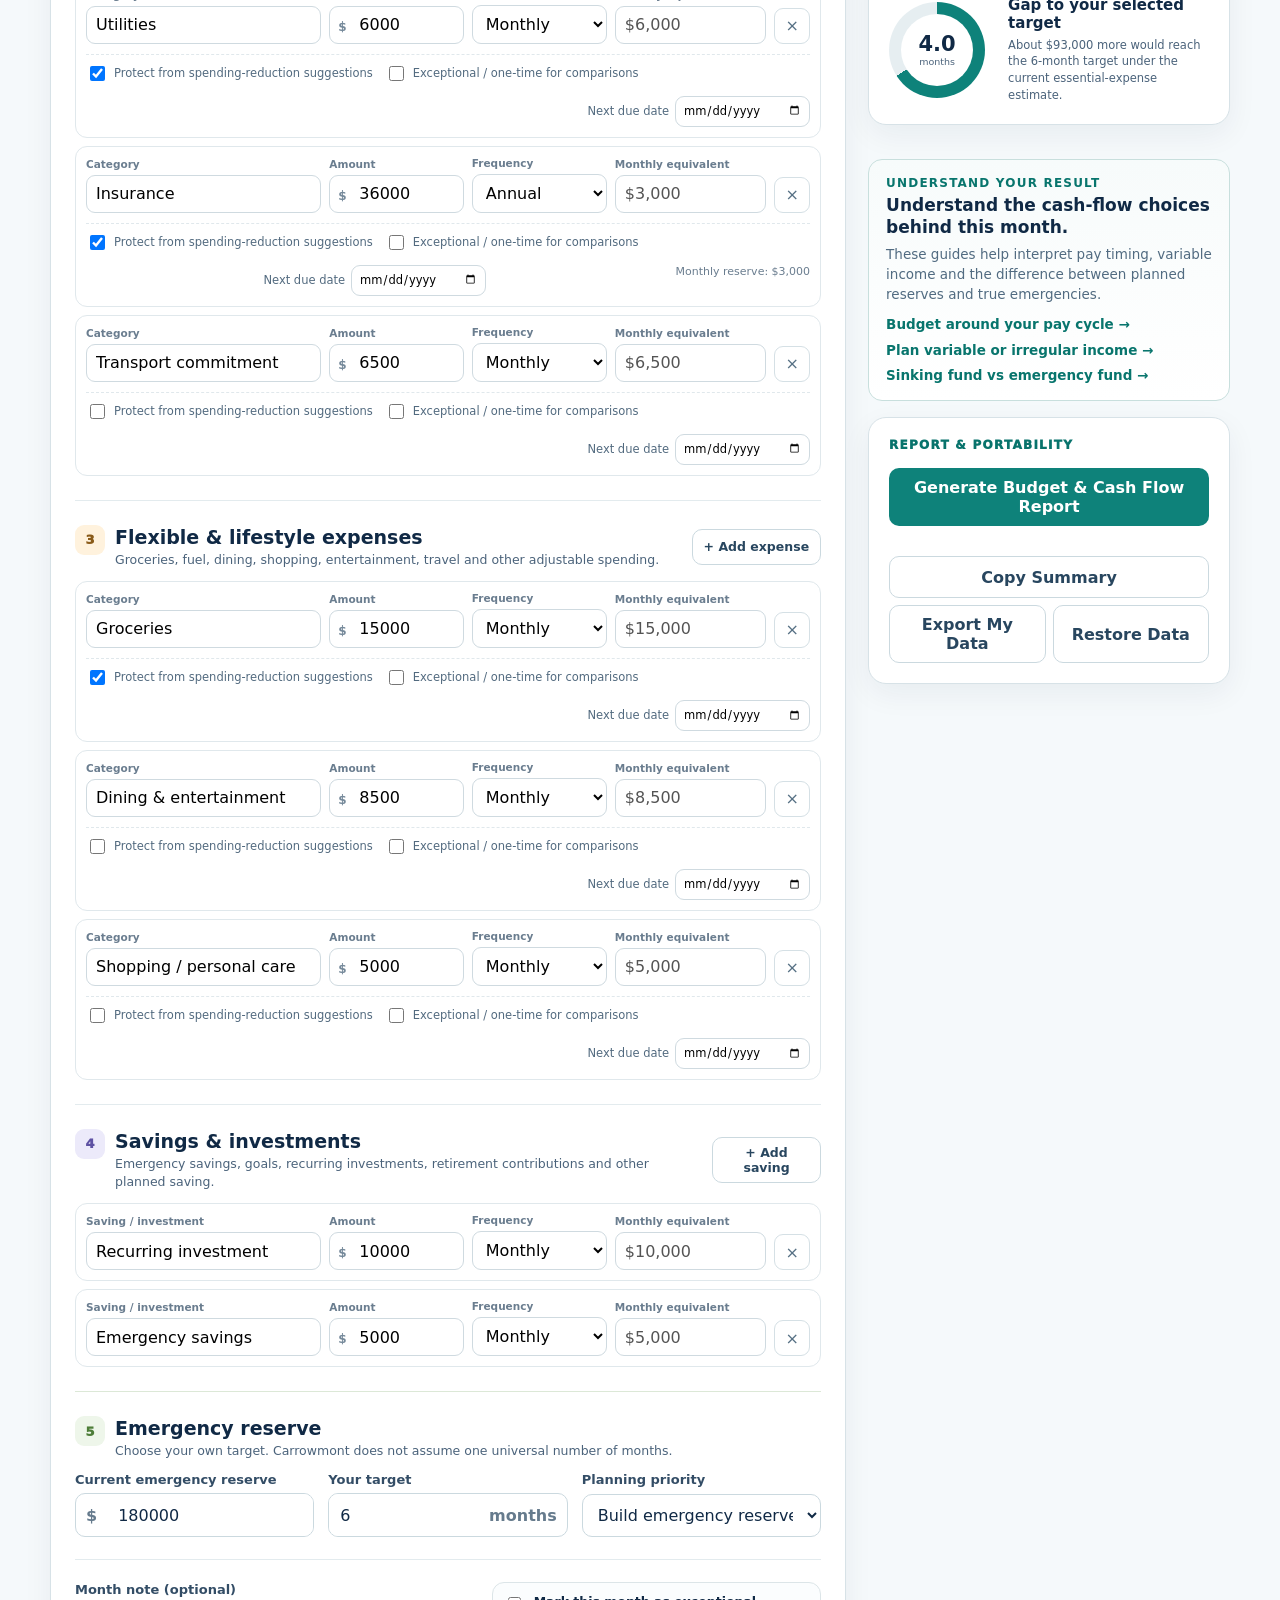
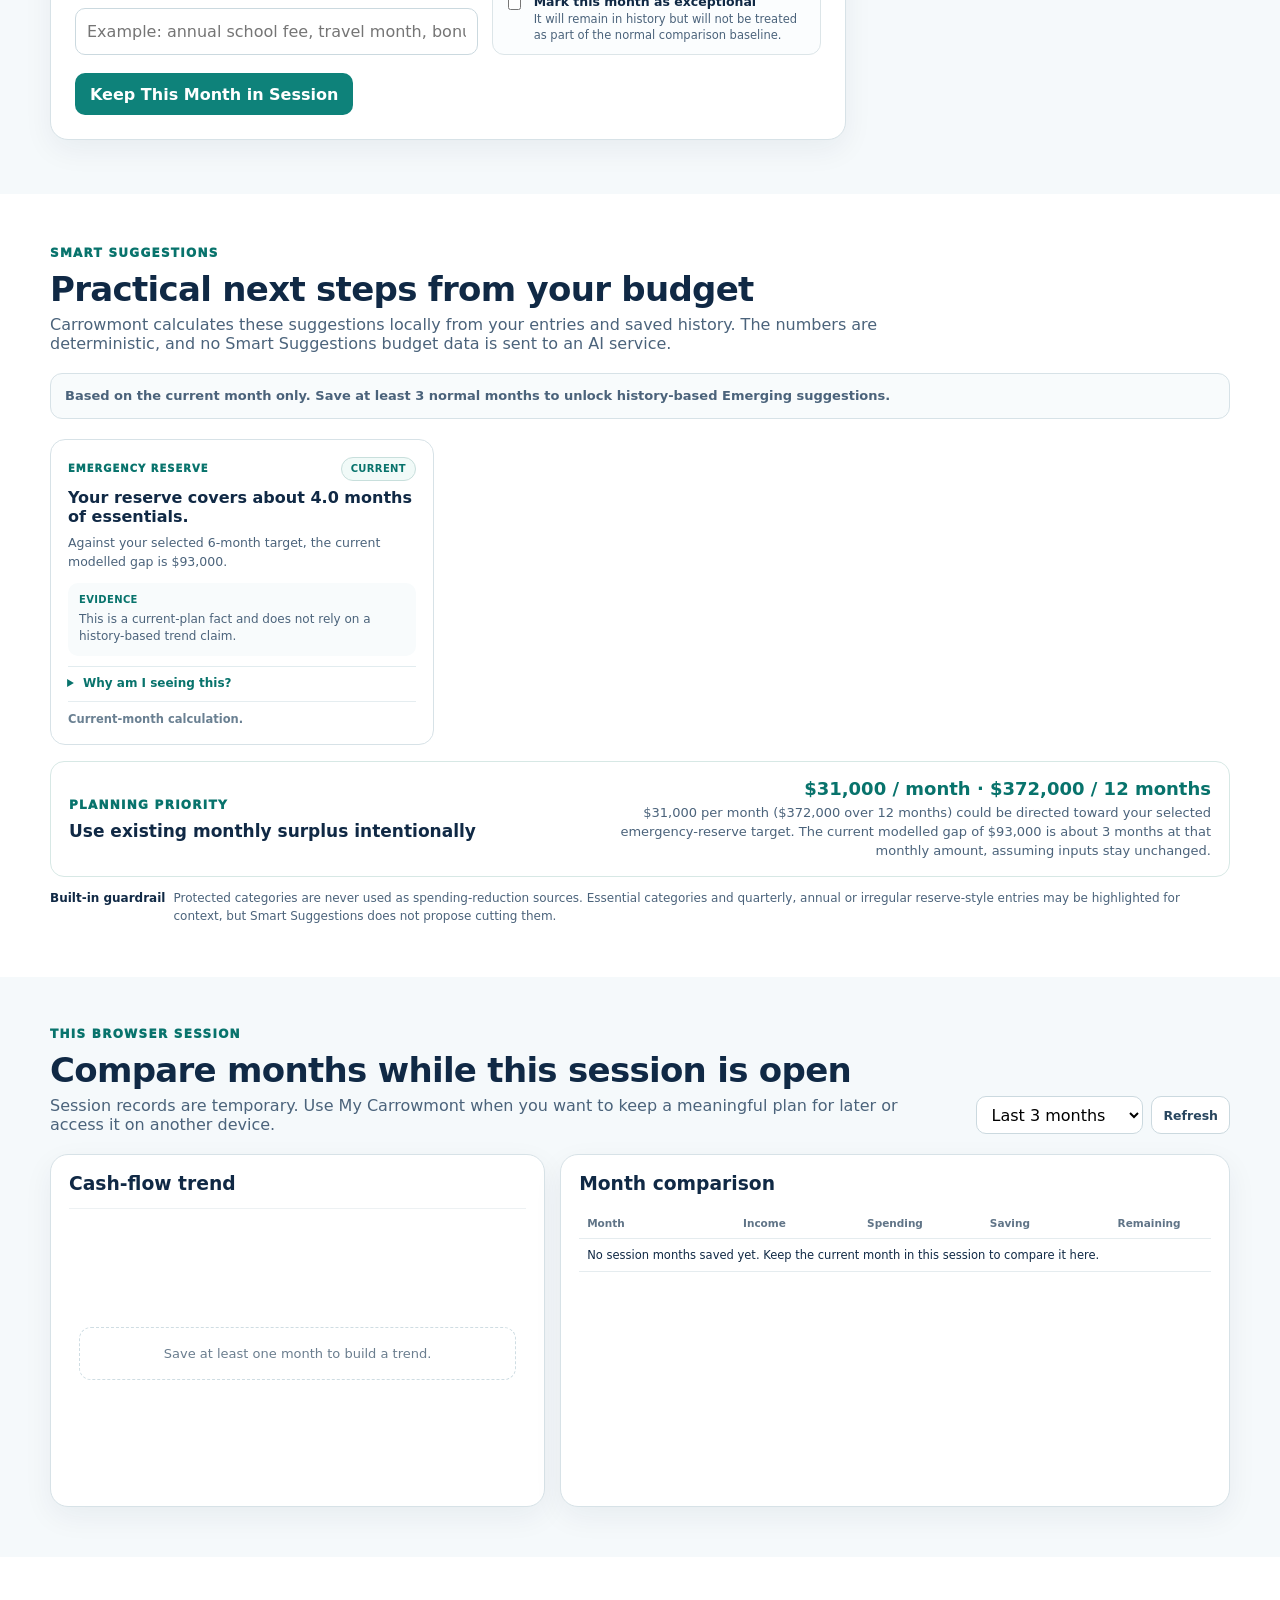
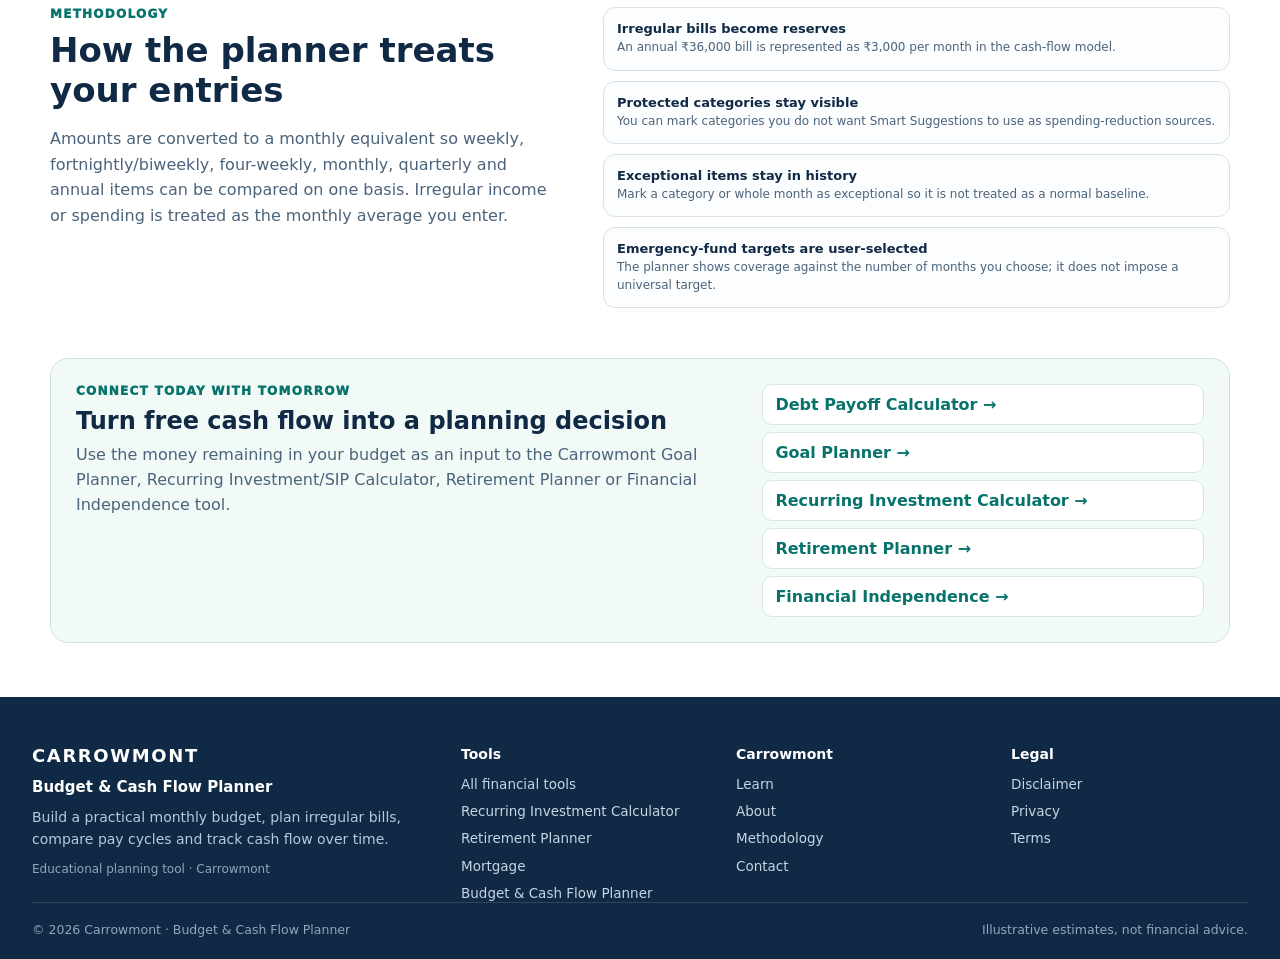
==== commit dc62250b: "feat: expand My Carrowmont budget and debt continuity" ====
--- a/index.html
+++ b/index.html
@@ -16,7 +16,7 @@
   <meta name="twitter:card" content="summary" />
   <meta name="theme-color" content="#0e827a" />
   <link rel="stylesheet" href="styles.css?v=20261002.ss2" />
-  <script type="application/ld+json">{"@context":"https://schema.org","@graph":[{"@type":"WebApplication","@id":"https://carrowmont.com/budget-cash-flow-planner/#app","name":"Carrowmont Budget Calculator & Monthly Cash Flow Planner","url":"https://carrowmont.com/budget-cash-flow-planner/","applicationCategory":"FinanceApplication","operatingSystem":"Any","description":"A privacy-first educational budget calculator and monthly cash-flow planner with pay-cycle views, local history and deterministic Smart Suggestions.","isPartOf":{"@id":"https://carrowmont.com/#website"},"publisher":{"@id":"https://carrowmont.com/#organization"}},{"@type":"BreadcrumbList","@id":"https://carrowmont.com/budget-cash-flow-planner/#breadcrumb","itemListElement":[{"@type":"ListItem","position":1,"name":"Carrowmont","item":"https://carrowmont.com/"},{"@type":"ListItem","position":2,"name":"Tools","item":"https://carrowmont.com/tools.html"},{"@type":"ListItem","position":3,"name":"Budget Calculator & Monthly Cash Flow Planner","item":"https://carrowmont.com/budget-cash-flow-planner/"}]}]}</script>
+  <script type="application/ld+json">{"@context":"https://schema.org","@graph":[{"@type":"WebApplication","@id":"https://carrowmont.com/budget-cash-flow-planner/#app","name":"Carrowmont Budget Calculator & Monthly Cash Flow Planner","url":"https://carrowmont.com/budget-cash-flow-planner/","applicationCategory":"FinanceApplication","operatingSystem":"Any","description":"A privacy-first educational budget calculator and monthly cash-flow planner with pay-cycle views, session-based comparisons and deterministic Smart Suggestions.","isPartOf":{"@id":"https://carrowmont.com/#website"},"publisher":{"@id":"https://carrowmont.com/#organization"}},{"@type":"BreadcrumbList","@id":"https://carrowmont.com/budget-cash-flow-planner/#breadcrumb","itemListElement":[{"@type":"ListItem","position":1,"name":"Carrowmont","item":"https://carrowmont.com/"},{"@type":"ListItem","position":2,"name":"Tools","item":"https://carrowmont.com/tools.html"},{"@type":"ListItem","position":3,"name":"Budget Calculator & Monthly Cash Flow Planner","item":"https://carrowmont.com/budget-cash-flow-planner/"}]}]}</script>
 </head>
 <body>
 <header class="site-header">
@@ -57,8 +57,8 @@
     <div>
       <div class="eyebrow">UNDERSTAND TODAY'S MONEY</div>
       <h1>See what comes in, what goes out, and what is actually left.</h1>
-      <p class="lede">Build a practical monthly budget, translate irregular bills into reserves, compare pay cycles and keep a private month-by-month history on this device.</p>
-      <div class="chips"><span>Monthly + pay-cycle views</span><span>Local-first history</span><span>Irregular-bill reserves</span><span>No account required</span></div>
+      <p class="lede">Build a practical monthly budget, translate irregular bills into reserves and compare pay cycles. Guest month comparisons stay temporary unless you choose to keep a plan in My Carrowmont.</p>
+      <div class="chips"><span>Monthly + pay-cycle views</span><span>Session-only comparisons</span><span>Irregular-bill reserves</span><span>No account required</span></div>
     </div>
     <aside class="intro-card">
       <div class="eyebrow">THE CORE FLOW</div>
@@ -71,7 +71,7 @@
 <section class="privacy-strip">
   <div class="container privacy-inner">
     <div class="privacy-icon" aria-hidden="true"><svg viewBox="0 0 24 24"><path d="M12 3 20 6v6c0 5-3.3 8-8 9-4.7-1-8-4-8-9V6l8-3z"/><path d="M9 12h6M10 12V9.8a2 2 0 0 1 4 0V12"/></svg></div>
-    <div><strong>Your budget stays on this device by default.</strong><span>Monthly history is stored locally in your browser. Export a backup if you want to move or protect your records.</span></div>
+    <div><strong>Guest budget work stays temporary.</strong><span>Month comparisons are kept only for this browser session. Choose Save to My Carrowmont when you want to keep a meaningful plan for later or another device.</span></div>
   </div>
 </section>
 
@@ -139,7 +139,7 @@
       </div>
 
       <div class="save-row">
-        <button class="btn btn-primary" id="saveMonthBtn" type="button">Save This Month</button>
+        <button class="btn btn-primary" id="saveMonthBtn" type="button">Keep This Month in Session</button>
         <span id="saveStatus" class="save-status" aria-live="polite"></span>
       </div>
     </section>
@@ -238,7 +238,7 @@
 
 <section class="history-section" id="history">
   <div class="container">
-    <div class="section-heading-row history-heading"><div><div class="eyebrow">YOUR LOCAL HISTORY</div><h2>Compare months without creating an account</h2><p>Saved records remain on this browser/device unless you export and restore them elsewhere.</p></div><div class="history-actions"><select id="historyRange" aria-label="History range"><option value="3">Last 3 months</option><option value="6">Last 6 months</option><option value="12">Last 12 months</option></select><button class="btn btn-secondary btn-small" id="refreshHistoryBtn" type="button">Refresh</button></div></div>
+    <div class="section-heading-row history-heading"><div><div class="eyebrow">THIS BROWSER SESSION</div><h2>Compare months while this session is open</h2><p>Session records are temporary. Use My Carrowmont when you want to keep a meaningful plan for later or access it on another device.</p></div><div class="history-actions"><select id="historyRange" aria-label="History range"><option value="3">Last 3 months</option><option value="6">Last 6 months</option><option value="12">Last 12 months</option></select><button class="btn btn-secondary btn-small" id="refreshHistoryBtn" type="button">Refresh</button></div></div>
     <div class="history-grid">
       <section class="history-card"><h3>Cash-flow trend</h3><div class="trend-chart" id="trendChart"></div></section>
       <section class="history-card"><h3>Month comparison</h3><div class="history-table-wrap"><table class="history-table"><thead><tr><th>Month</th><th>Income</th><th>Spending</th><th>Saving</th><th>Remaining</th><th></th></tr></thead><tbody id="historyTableBody"></tbody></table></div></section>
@@ -280,7 +280,9 @@
 <script src="report-standard.js?v=20261001.1"></script>
 <script src="smart-suggestions.js?v=20261002.ss2"></script>
 <script src="budget-pdf-renderer.js?v=20261002.ss2"></script>
-<script src="app.js?v=20261002.ss2"></script>
+<script src="core.js?v=20261107.fre1b"></script>
+<script src="/assets/account/carrowmont-plan-save.js?v=20261112-b8b2"></script>
+<script src="app.js?v=20261107.fre1b"></script>
 <script src="shared-plan-bridge.js" data-carrowmont-tool="budget-cash-flow-planner"></script>
 <script src="analytics.js?v=20261031-cfwa1" data-carrowmont-tool="budget_cash_flow_planner" data-track-tool-open="true"></script>
 </body>
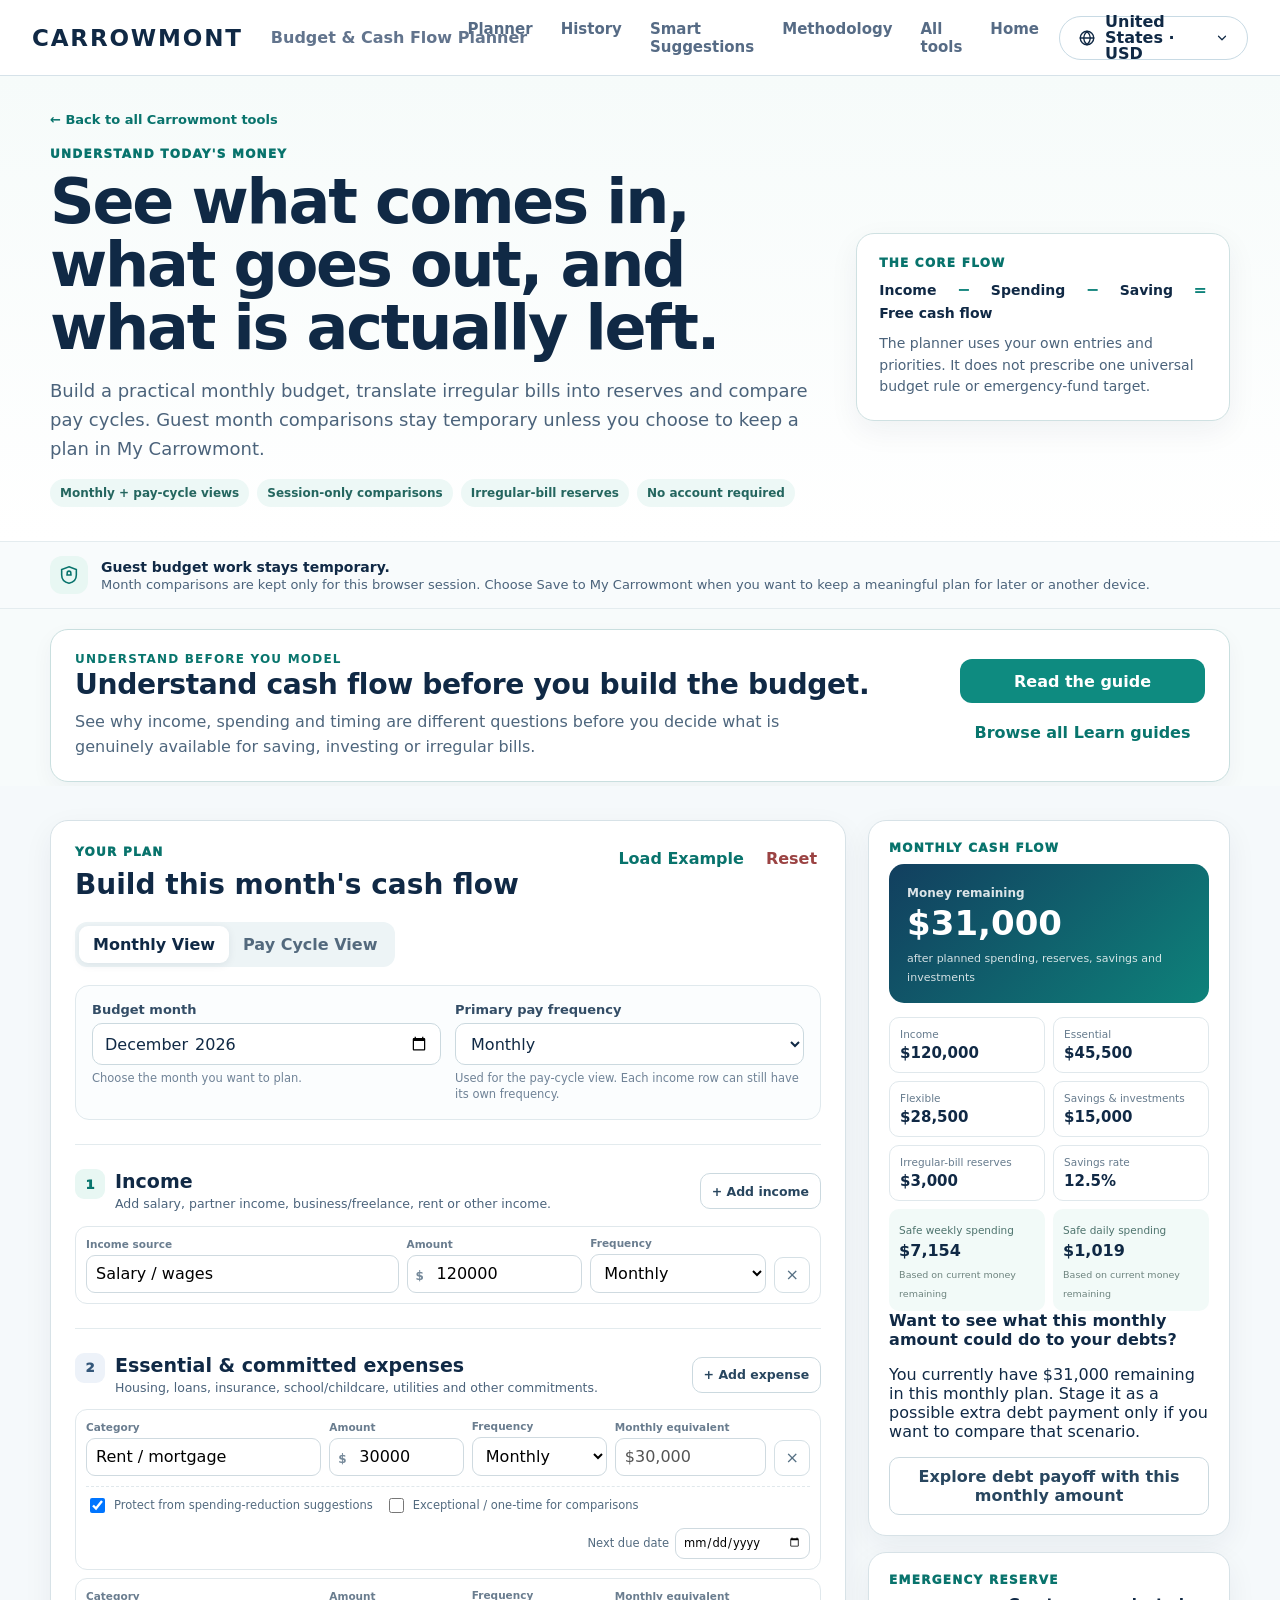
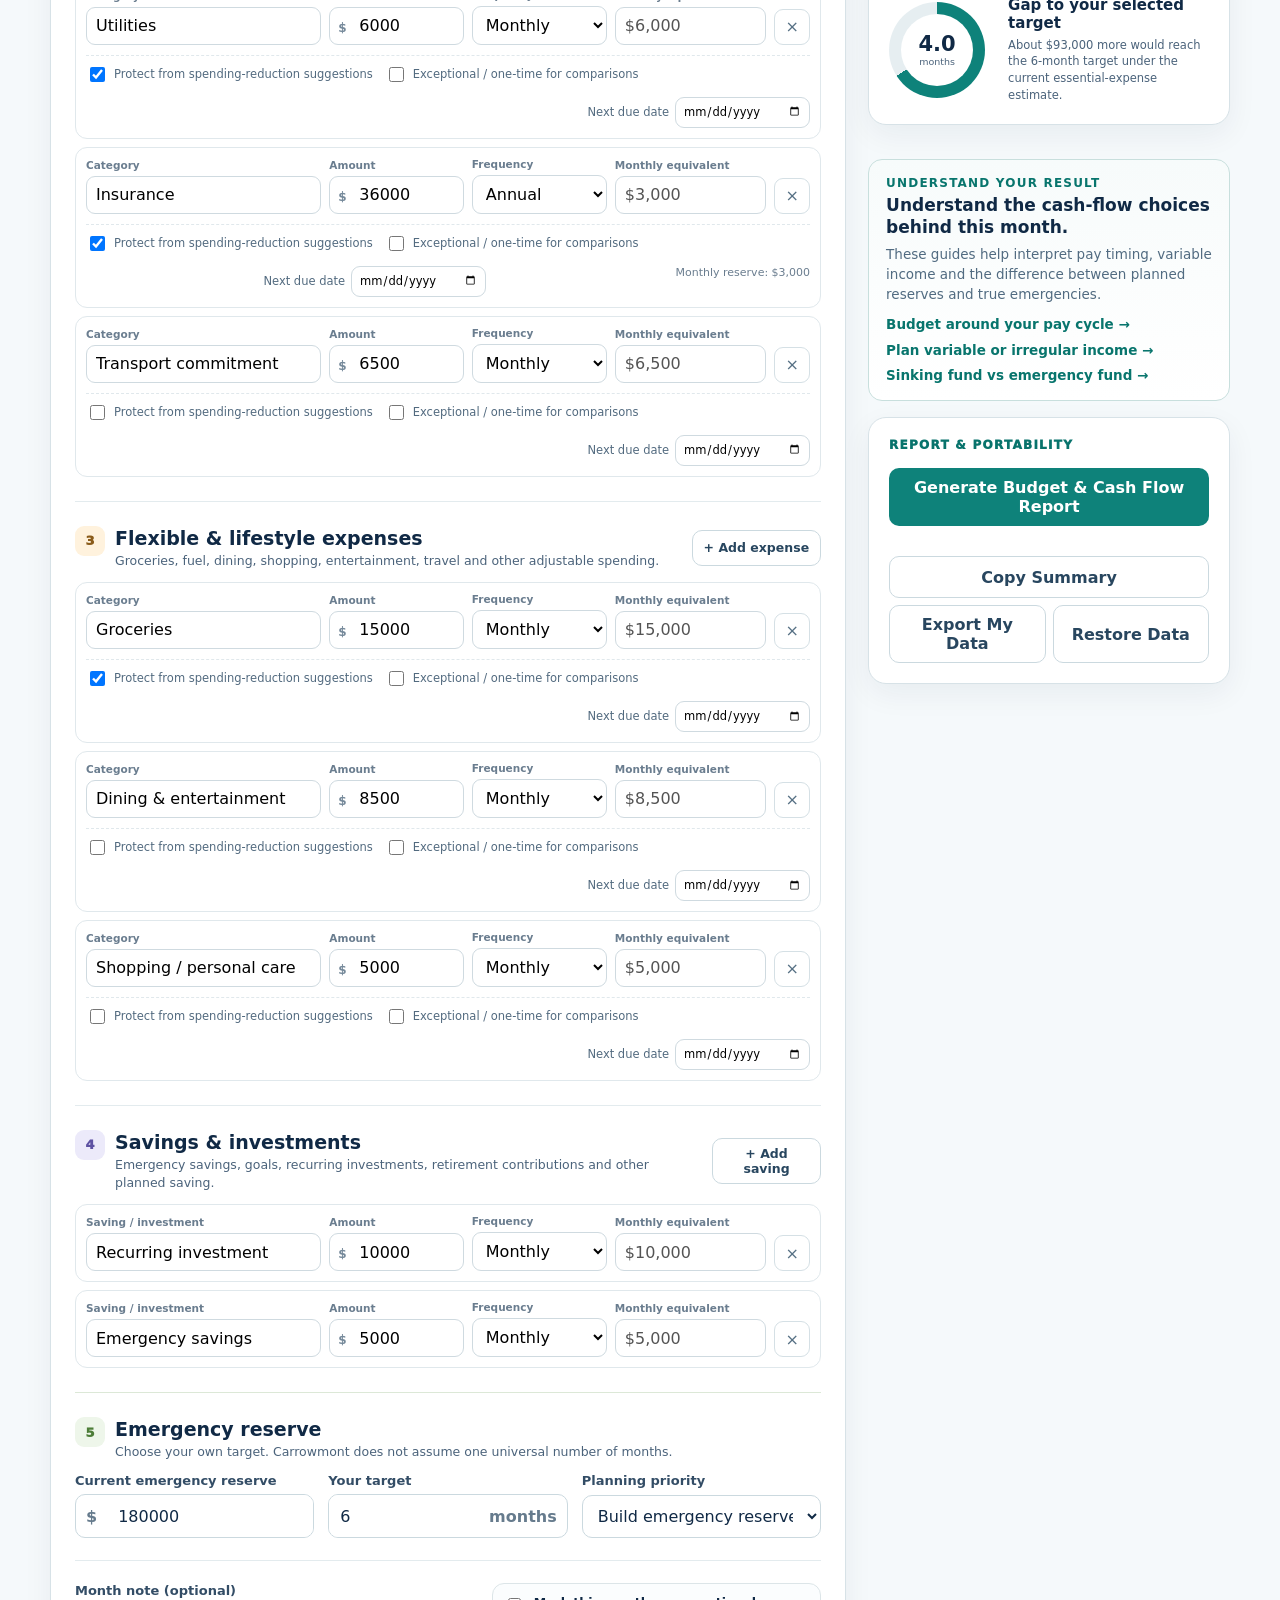
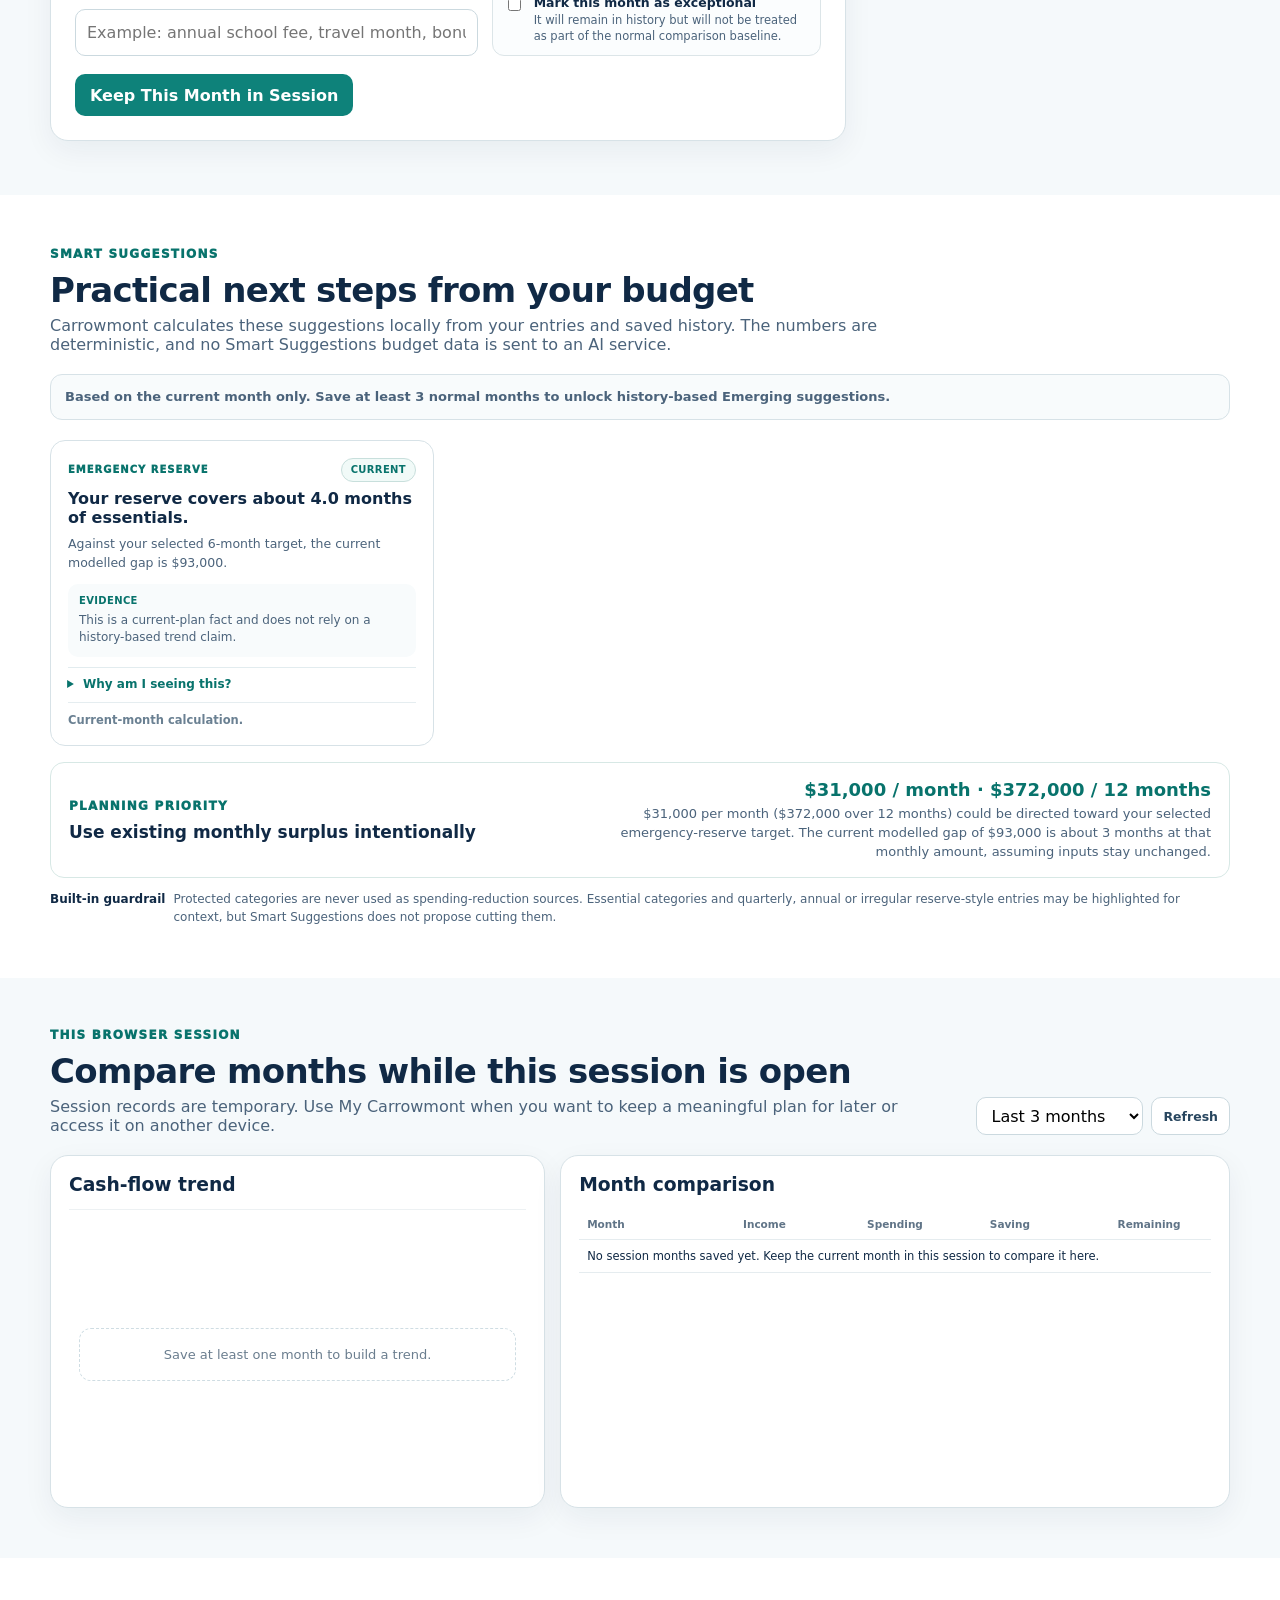
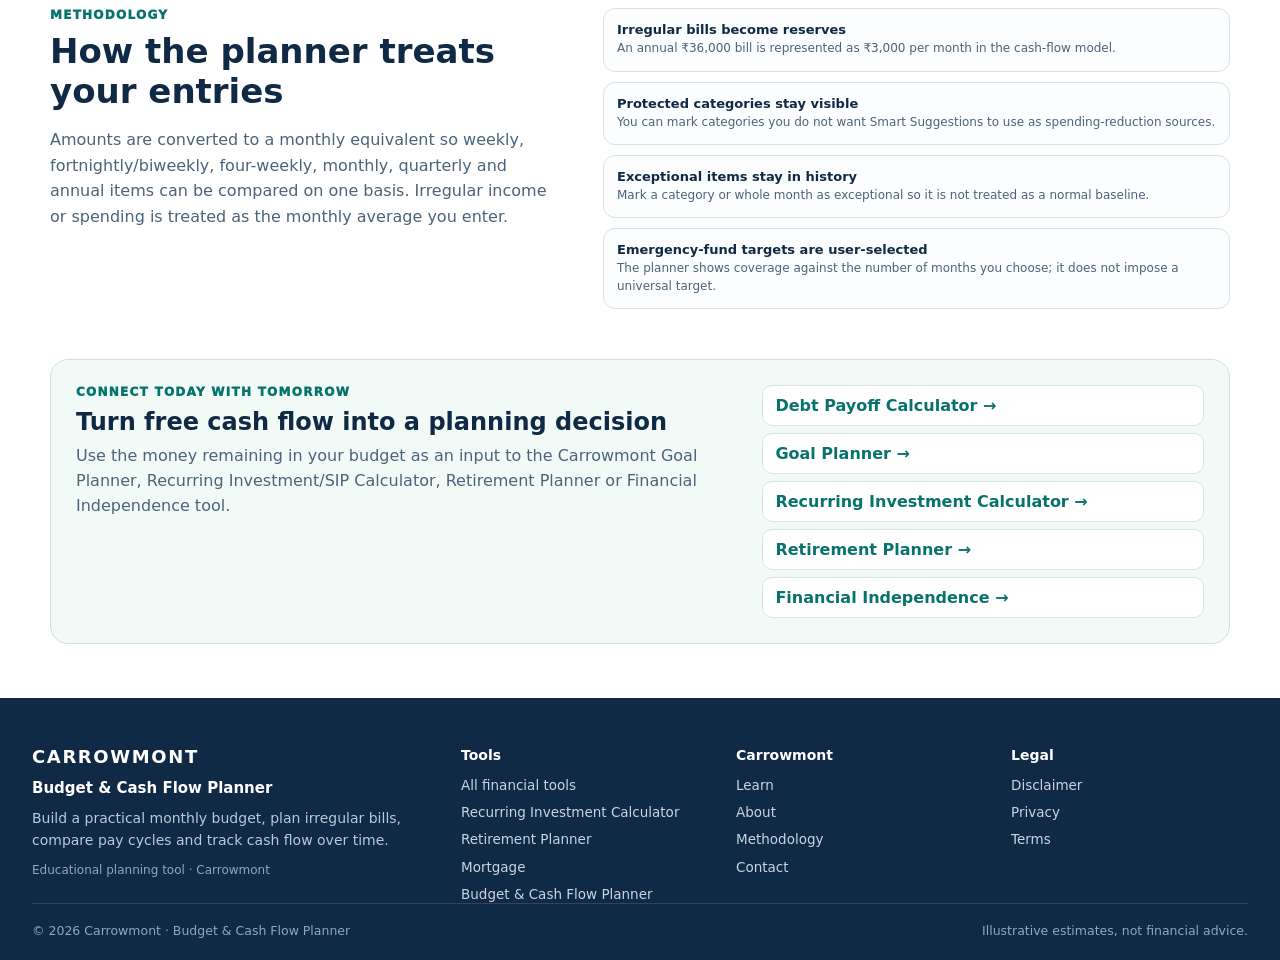
==== commit 0d935e87: "fix: align budget and cash-flow setup controls" ====
--- a/index.html
+++ b/index.html
@@ -15,7 +15,7 @@
   <meta property="og:url" content="https://carrowmont.com/budget-cash-flow-planner/" />
   <meta name="twitter:card" content="summary" />
   <meta name="theme-color" content="#0e827a" />
-  <link rel="stylesheet" href="styles.css?v=20261002.ss2" />
+  <link rel="stylesheet" href="styles.css?v=20261114-fre8h" />
   <script type="application/ld+json">{"@context":"https://schema.org","@graph":[{"@type":"WebApplication","@id":"https://carrowmont.com/budget-cash-flow-planner/#app","name":"Carrowmont Budget Calculator & Monthly Cash Flow Planner","url":"https://carrowmont.com/budget-cash-flow-planner/","applicationCategory":"FinanceApplication","operatingSystem":"Any","description":"A privacy-first educational budget calculator and monthly cash-flow planner with pay-cycle views, session-based comparisons and deterministic Smart Suggestions.","isPartOf":{"@id":"https://carrowmont.com/#website"},"publisher":{"@id":"https://carrowmont.com/#organization"}},{"@type":"BreadcrumbList","@id":"https://carrowmont.com/budget-cash-flow-planner/#breadcrumb","itemListElement":[{"@type":"ListItem","position":1,"name":"Carrowmont","item":"https://carrowmont.com/"},{"@type":"ListItem","position":2,"name":"Tools","item":"https://carrowmont.com/tools.html"},{"@type":"ListItem","position":3,"name":"Budget Calculator & Monthly Cash Flow Planner","item":"https://carrowmont.com/budget-cash-flow-planner/"}]}]}</script>
 </head>
 <body>
@@ -96,11 +96,11 @@
       </div>
 
       <div class="plan-meta-grid">
-        <label class="field"><span>Budget month</span><input id="budgetMonth" type="month" /></label>
+        <label class="field"><span>Budget month</span><input id="budgetMonth" type="month" /><small>Choose the month you want to plan.</small></label>
         <label class="field"><span>Primary pay frequency</span><select id="primaryPayFrequency">
           <option value="weekly">Weekly</option><option value="biweekly">Every 2 Weeks</option><option value="semimonthly">Twice Monthly</option><option value="fourweekly">Every 4 Weeks</option><option value="monthly">Monthly</option><option value="irregular">Irregular / Variable</option>
         </select><small>Used for the pay-cycle view. Each income row can still have its own frequency.</small></label>
-        <label class="field paycycle-only hidden"><span>Next payday</span><input id="nextPayday" type="date" /></label>
+        <label class="field paycycle-only hidden"><span>Next payday</span><input id="nextPayday" type="date" /><small>Used to place income and bills within the selected pay cycle.</small></label>
         <label class="field paycycle-only hidden"><span>Available cash today</span><div class="money-input"><span class="currency-prefix">₹</span><input id="availableCash" type="number" min="0" step="100" value="0" /></div><small>Optional. Used to compare upcoming bills with cash already available before payday.</small></label>
       </div>
 
--- a/styles.css
+++ b/styles.css
@@ -171,3 +171,11 @@
   }
 }
 
+
+/* FRE8H budget setup alignment - 2026-11-14 */
+.plan-meta-grid{align-items:start}
+.plan-meta-grid .field{grid-template-rows:auto 42px minmax(32px,auto);align-content:start}
+.plan-meta-grid .field>input,.plan-meta-grid .field>select,.plan-meta-grid .field>.money-input{height:42px;min-height:42px}
+.plan-meta-grid .money-input input{height:40px;min-height:40px}
+.plan-meta-grid .field small{min-height:32px}
+@media(max-width:720px){.plan-meta-grid .field{grid-template-rows:auto 42px auto}.plan-meta-grid .field small{min-height:0}}
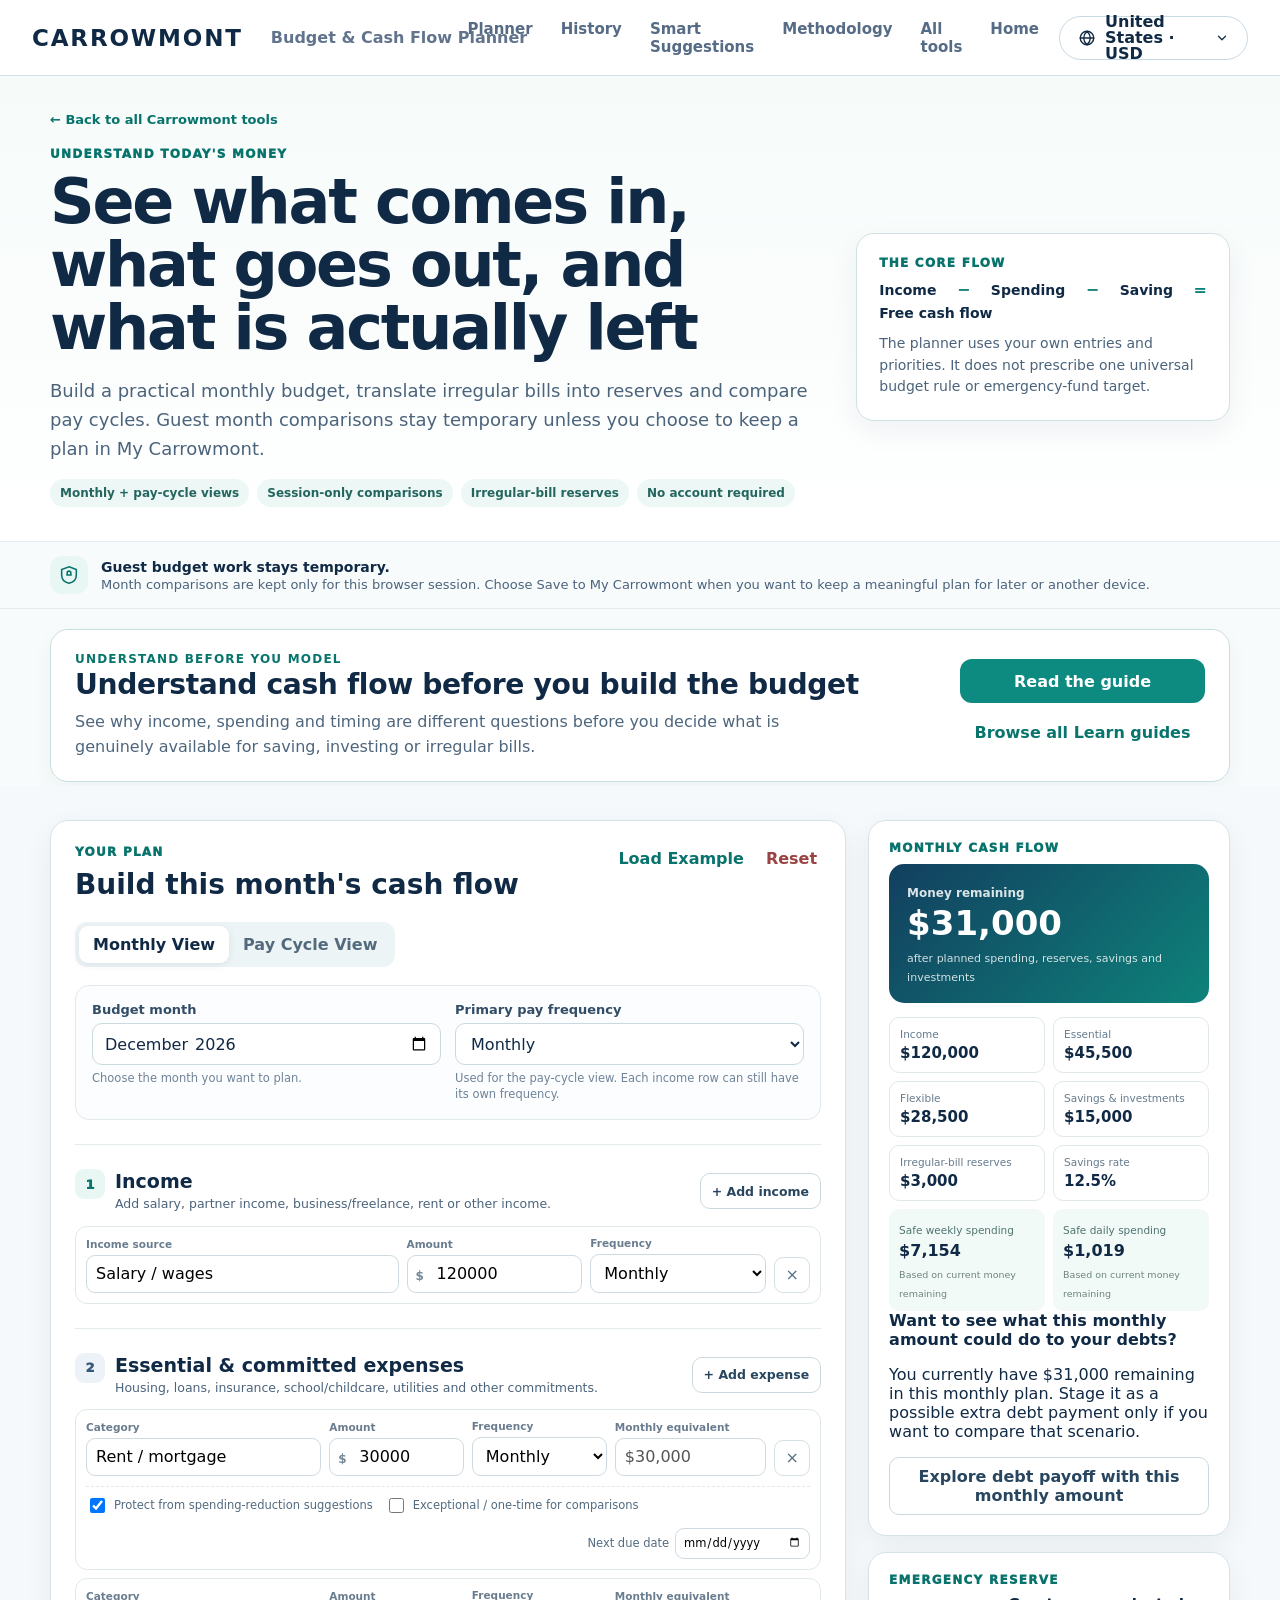
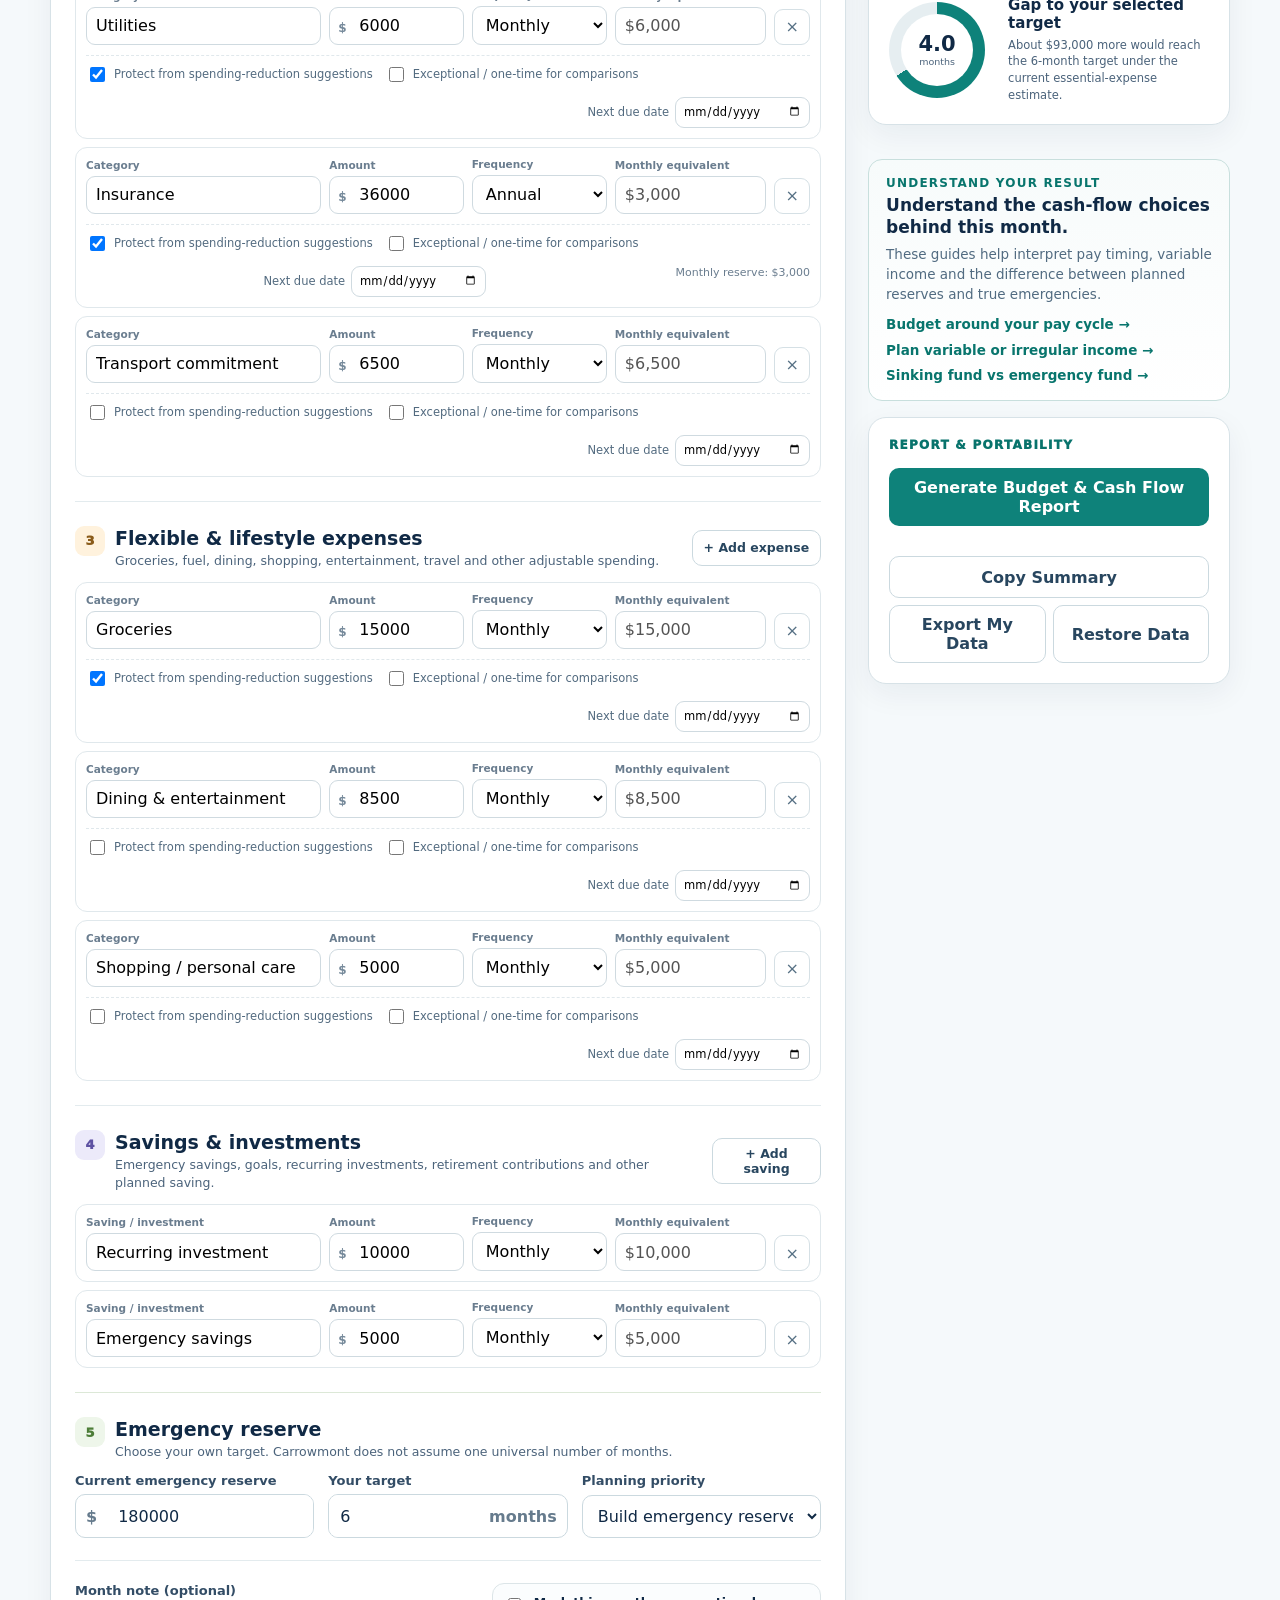
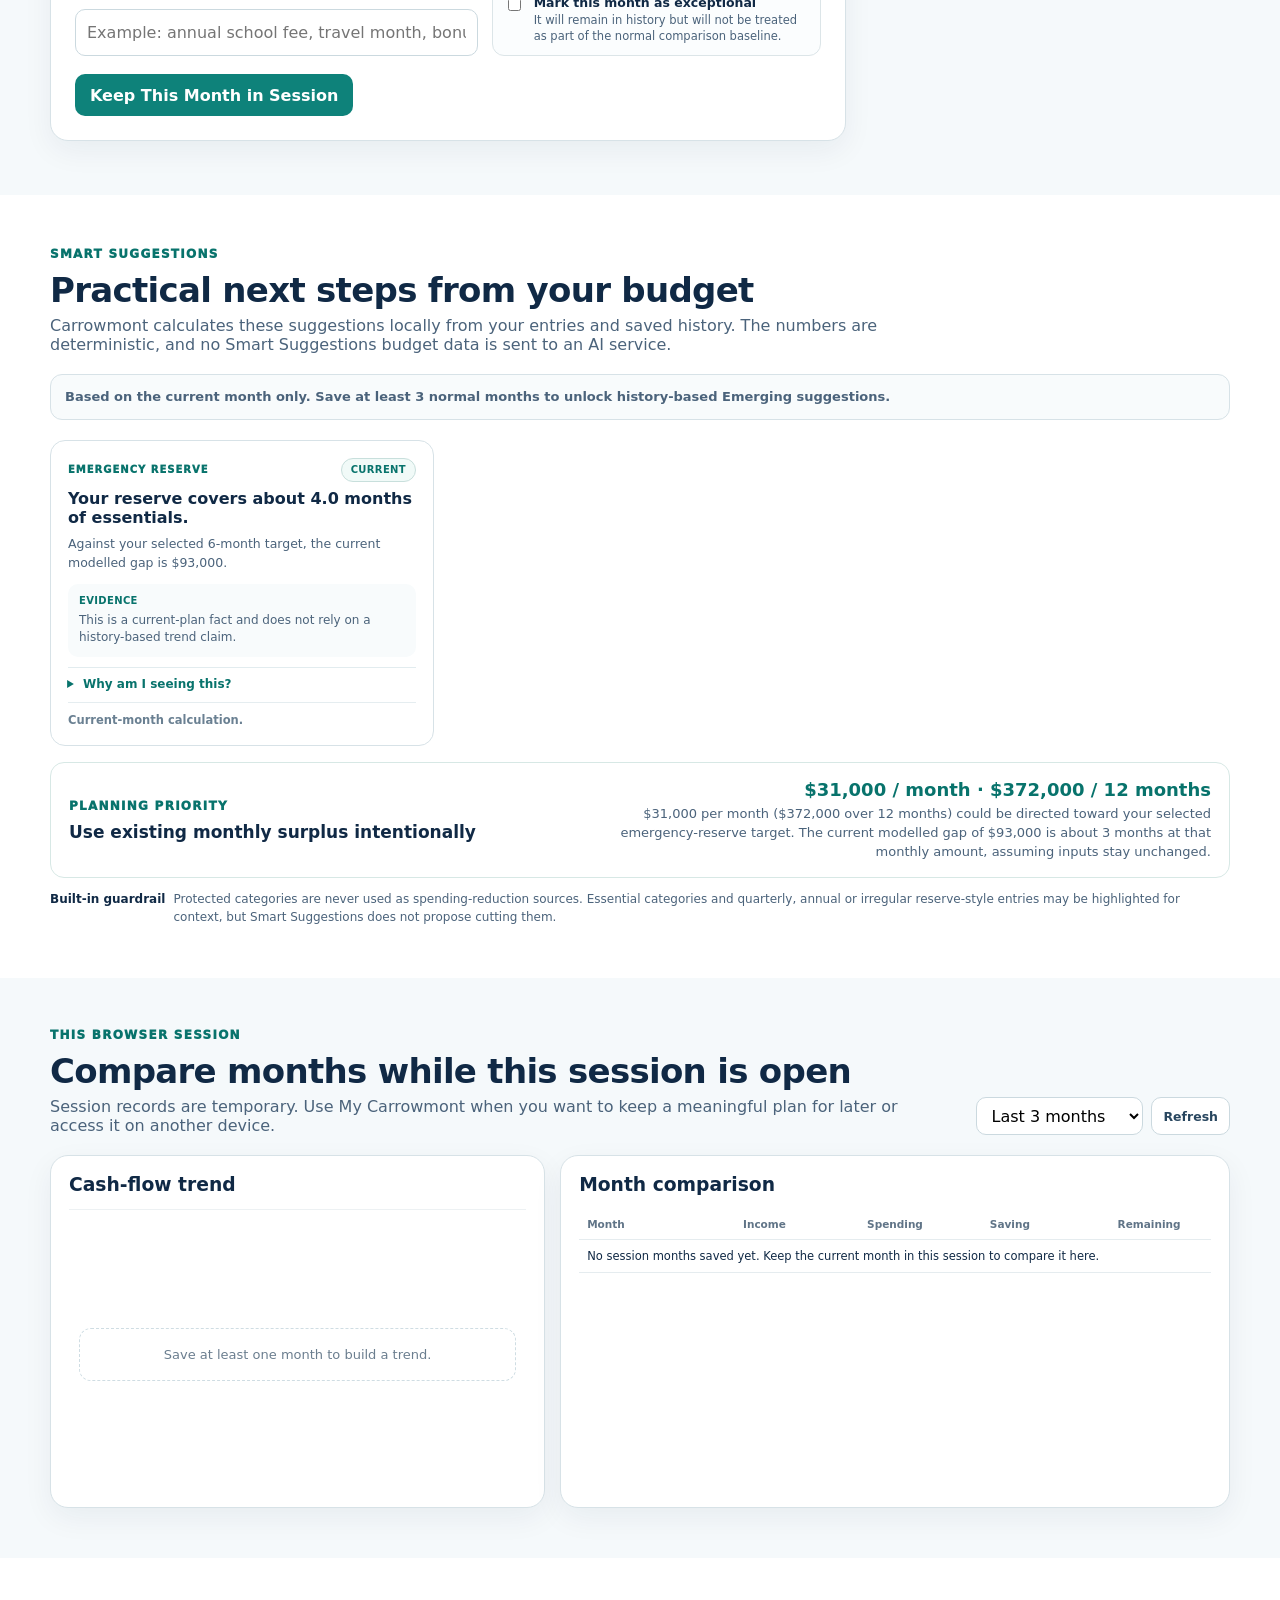
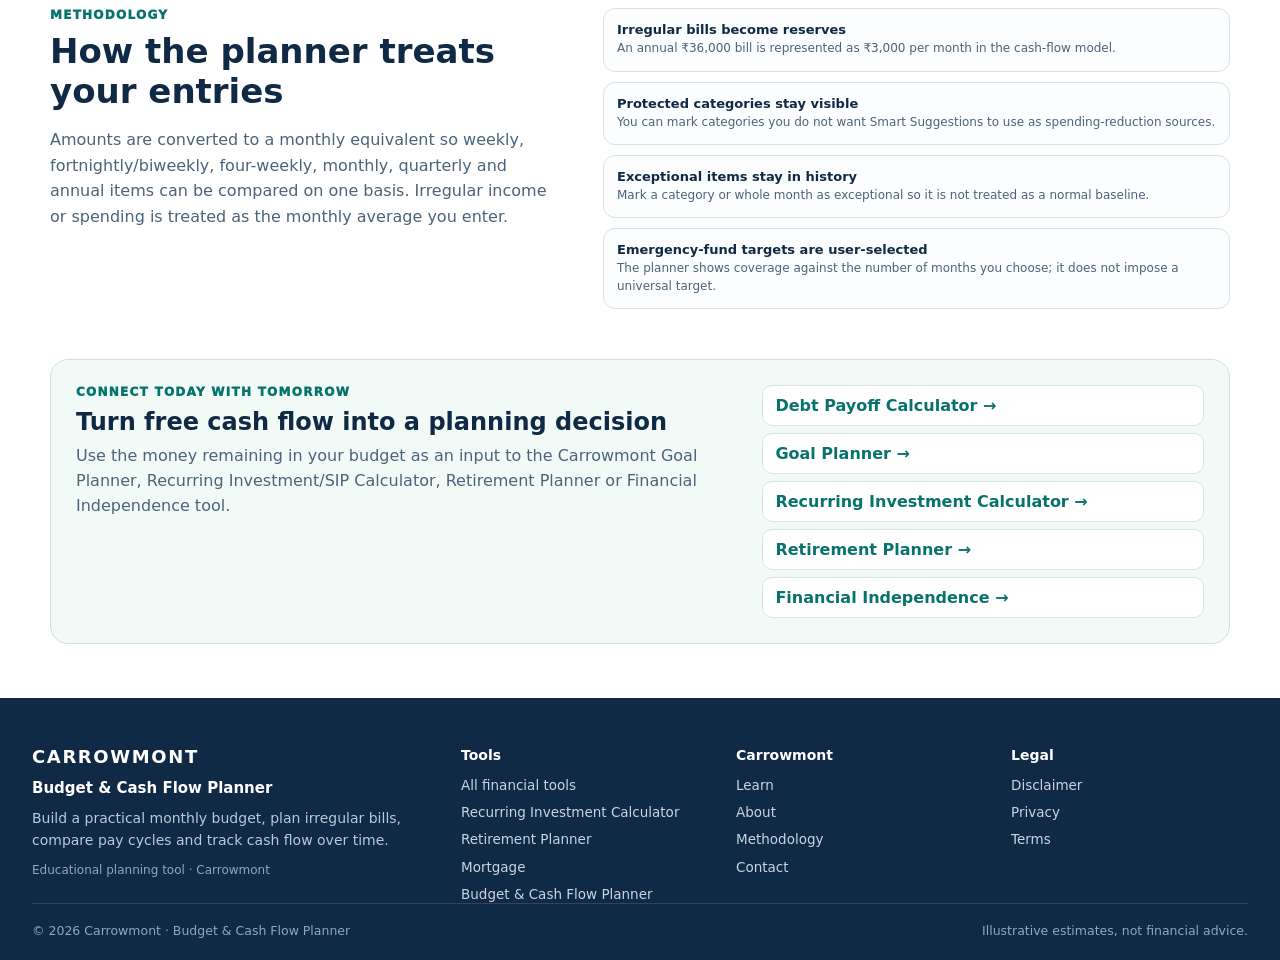
==== commit dd5e0e72: "Apply Carrowmont display-headline punctuation standard and Draw C PWA startup" ====
--- a/index.html
+++ b/index.html
@@ -56,7 +56,7 @@
   <div class="container intro-grid">
     <div>
       <div class="eyebrow">UNDERSTAND TODAY'S MONEY</div>
-      <h1>See what comes in, what goes out, and what is actually left.</h1>
+      <h1>See what comes in, what goes out, and what is actually left</h1>
       <p class="lede">Build a practical monthly budget, translate irregular bills into reserves and compare pay cycles. Guest month comparisons stay temporary unless you choose to keep a plan in My Carrowmont.</p>
       <div class="chips"><span>Monthly + pay-cycle views</span><span>Session-only comparisons</span><span>Irregular-bill reserves</span><span>No account required</span></div>
     </div>
@@ -77,7 +77,7 @@
 
 <section class="cm-learn-bridge-section" data-cm-tool-learn="primary" aria-labelledby="budgetLearnBridgeTitle">
   <div class="container"><div class="cm-learn-bridge-card">
-    <div><span class="cm-learn-eyebrow">UNDERSTAND BEFORE YOU MODEL</span><h2 id="budgetLearnBridgeTitle">Understand cash flow before you build the budget.</h2><p>See why income, spending and timing are different questions before you decide what is genuinely available for saving, investing or irregular bills.</p></div>
+    <div><span class="cm-learn-eyebrow">UNDERSTAND BEFORE YOU MODEL</span><h2 id="budgetLearnBridgeTitle">Understand cash flow before you build the budget</h2><p>See why income, spending and timing are different questions before you decide what is genuinely available for saving, investing or irregular bills.</p></div>
     <div class="cm-learn-bridge-actions"><a class="cm-learn-bridge-primary" href="/cash-flow-vs-income.html">Read the guide</a><a class="cm-learn-browse-link" href="/learn.html">Browse all Learn guides</a></div>
   </div></div>
 </section>
@@ -281,9 +281,10 @@
 <script src="smart-suggestions.js?v=20261002.ss2"></script>
 <script src="budget-pdf-renderer.js?v=20261002.ss2"></script>
 <script src="core.js?v=20261107.fre1b"></script>
-<script src="/assets/account/carrowmont-plan-save.js?v=20261112-b8b2"></script>
+<script src="/assets/account/carrowmont-plan-save.js?v=20261115-fre8k"></script>
 <script src="app.js?v=20261107.fre1b"></script>
-<script src="shared-plan-bridge.js" data-carrowmont-tool="budget-cash-flow-planner"></script>
+<script src="shared-plan-bridge.js?v=20261115-fre8k3" data-carrowmont-tool="budget-cash-flow-planner"></script>
 <script src="analytics.js?v=20261031-cfwa1" data-carrowmont-tool="budget_cash_flow_planner" data-track-tool-open="true"></script>
+<script src="/assets/trust/carrowmont-trust.js?v=20261117-fre10b" data-cm-country-context-auto></script>
 </body>
 </html>
